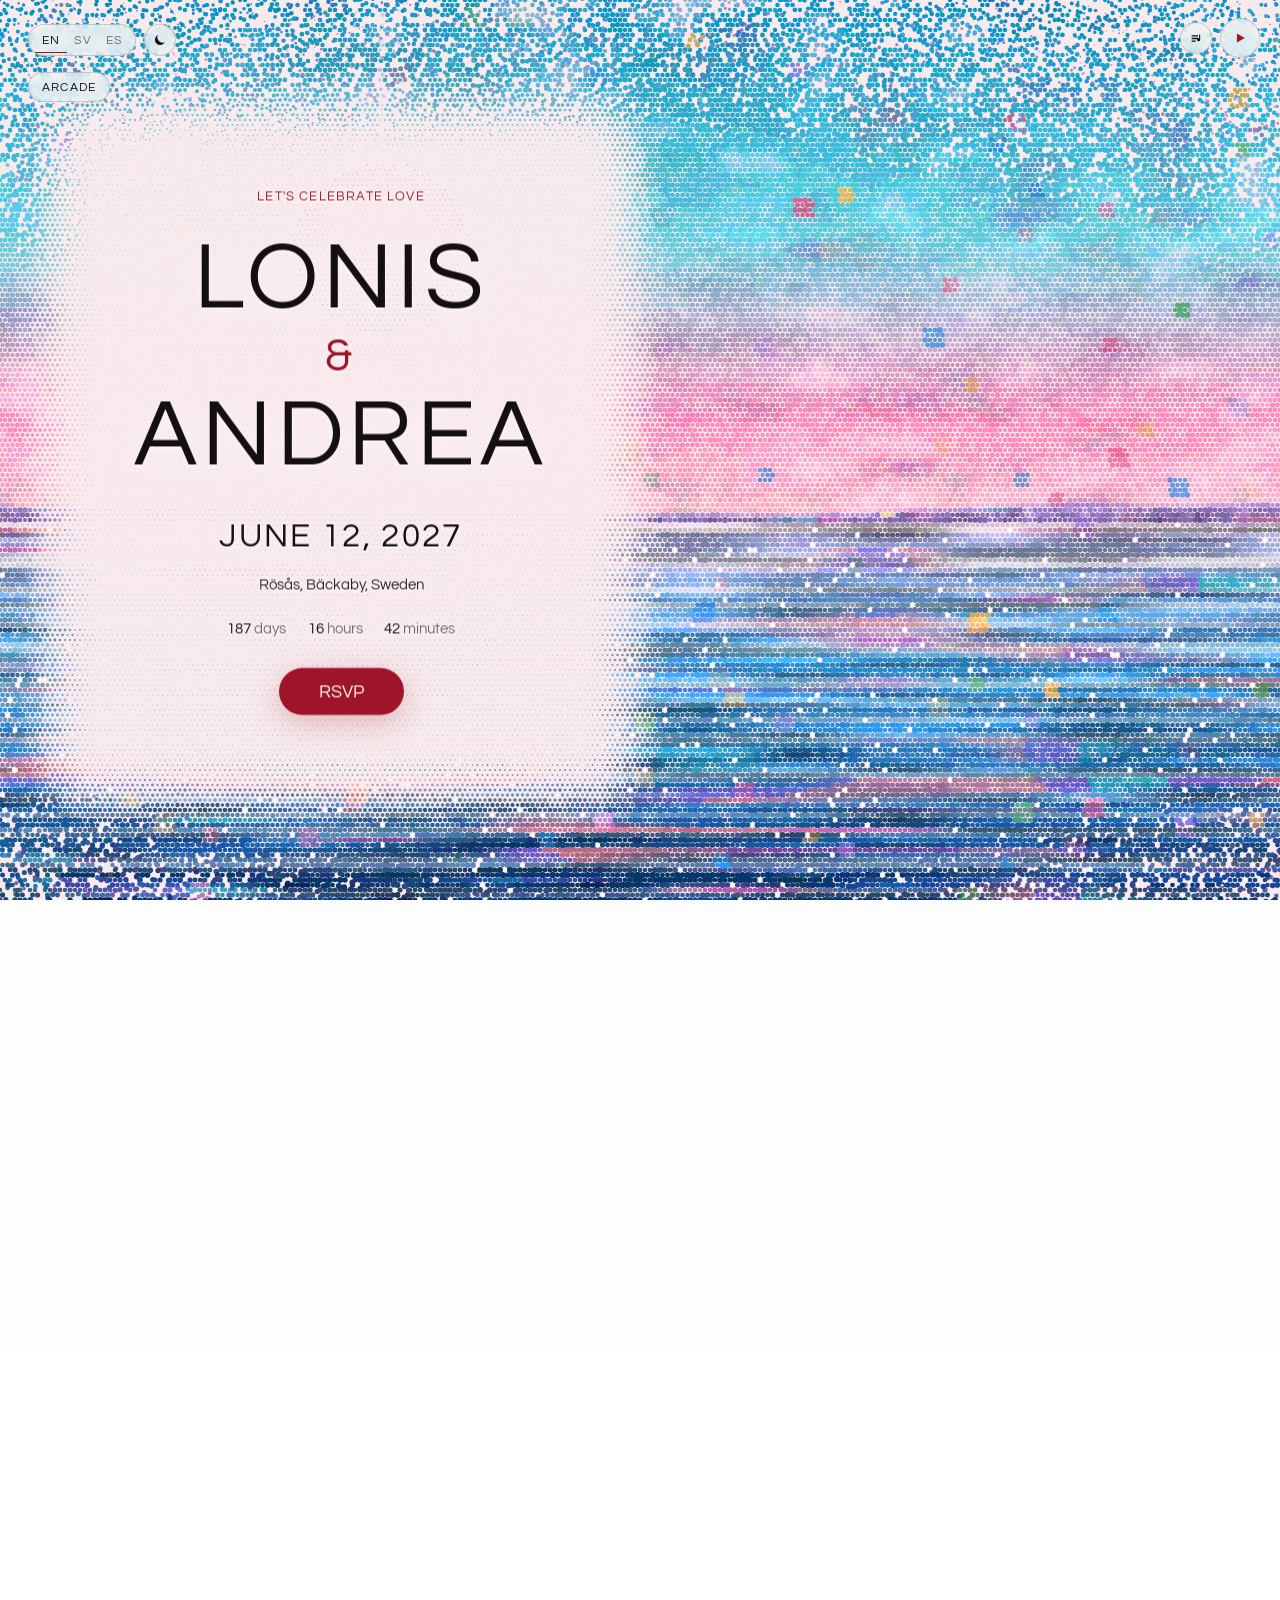
==== index.html @ fc8bfaf7 "Arcade pill under the languages" ====
<!doctype html>
<html lang="en">
<head>
<meta charset="utf-8">
<meta name="viewport" content="width=device-width, initial-scale=1">
<meta name="robots" content="noindex, nofollow">   <!-- unlisted: only people with the link find it -->
<title>Lonis &amp; Andrea — June 12, 2027</title>
<meta name="description" content="Lonis and Andrea are getting married on June 12, 2027 at Rösås, Bäckaby, Sweden.">
<meta property="og:title" content="Lonis &amp; Andrea — June 12, 2027">
<meta property="og:description" content="Rösås, Bäckaby. Come and celebrate with us.">
<!-- the picture shown when the link is shared (WhatsApp, iMessage, Instagram…) -->
<meta property="og:type" content="website">
<meta property="og:url" content="https://thebebs.com/">
<meta property="og:image" content="https://thebebs.com/og.jpg?v=2">
<meta property="og:image:width" content="1200">
<meta property="og:image:height" content="630">
<meta property="og:image:alt" content="Lonis and Andrea by the water, beside their names in a frame of roses, anthuriums, lilies, orchids and hanging amaranthus. June 12, 2027, Rösås, Bäckaby, Sweden">
<meta name="twitter:card" content="summary_large_image">
<link rel="preconnect" href="https://fonts.googleapis.com">
<link rel="preconnect" href="https://fonts.gstatic.com" crossorigin>
<link href="https://fonts.googleapis.com/css2?family=Questrial&display=swap" rel="stylesheet">
<link rel="icon" href="data:image/svg+xml,%3Csvg xmlns='http://www.w3.org/2000/svg' viewBox='0 0 32 32'%3E%3Crect width='32' height='32' fill='%230d0620'/%3E%3Ccircle cx='16' cy='16' r='7' fill='%238fd62f'/%3E%3C/svg%3E">
<script>
  /* light or dark: the guest's own choice if they've made one, otherwise their phone's setting (theme.js has the switch) */
  (function () {
    var t = null;
    try { t = localStorage.getItem('la-theme'); } catch (e) {}
    if (!t) t = window.matchMedia && matchMedia('(prefers-color-scheme: light)').matches ? 'light' : 'dark';
    if (t === 'light') document.documentElement.classList.add('light');
  })();
</script>
<link rel="stylesheet" href="style.css?v=153">
</head>
<body>

<canvas id="art" aria-hidden="true"></canvas>
<div class="grain" aria-hidden="true"></div>
<div class="vignette" aria-hidden="true"></div>

<!-- top left: the language switch (i18n.js), and light or dark beside it (theme.js) -->
<div class="corner">
  <nav class="lang" aria-label="Language">
    <button type="button" data-lang="en" lang="en" aria-label="English">EN</button>
    <button type="button" data-lang="sv" lang="sv" aria-label="Svenska">SV</button>
    <button type="button" data-lang="es" lang="es" aria-label="Español">ES</button>
  </nav>
  <!-- light or dark (theme.js): shows a moon in light mode and a sun in dark mode -->
  <button class="theme-btn" id="theme-btn" type="button" aria-label="Switch to light mode">
    <svg class="i-sun" viewBox="0 0 16 16" width="15" height="15" aria-hidden="true"><circle cx="8" cy="8" r="3.2" fill="currentColor"/><path d="M8 .9v2.2M8 12.9v2.2M.9 8h2.2M12.9 8h2.2M3 3l1.5 1.5M11.5 11.5L13 13M13 3l-1.5 1.5M4.5 11.5L3 13" stroke="currentColor" stroke-width="1.4" stroke-linecap="round"/></svg>
    <svg class="i-moon" viewBox="0 0 16 16" width="14" height="14" aria-hidden="true"><path d="M13.6 10.4A6 6 0 0 1 5.6 2.4a6 6 0 1 0 8 8z" fill="currentColor"/></svg>
  </button>
  <!-- and under them, the arcade (it lights up once all 15 photos are found, gallery.js) -->
  <span class="corner-br" aria-hidden="true"></span>
  <a class="arcade-pill" id="arcade-btn" href="arcade/" aria-label="The Bebs Arcade" data-i18n-attr="aria-label:arcade.label">Arcade</a>
</div>

<!-- Music: a play/pause button and a small list of songs to choose from. Plays through the
     official SoundCloud and Spotify players, which load only when someone reaches for the buttons. -->
<div class="music" id="music">
  <span class="music-tip" id="music-tip" role="status" aria-live="polite"></span>
  <button class="music-list" id="music-list" type="button" aria-label="Choose a song" data-i18n-attr="aria-label:music.choose"
          aria-haspopup="true" aria-expanded="false" aria-controls="music-menu">
    <svg viewBox="0 0 16 16" width="13" height="13" aria-hidden="true"><path d="M2 4h8v1.6H2zM2 7.2h8v1.6H2zM2 10.4h5v1.6H2zM12.5 3v6.6a1.9 1.9 0 1 1-1.3-1.8V3z" fill="currentColor"/></svg>
  </button>
  <button class="music-play" id="music-play" type="button" aria-pressed="false">
    <svg class="i-play"  viewBox="0 0 16 16" width="14" height="14" aria-hidden="true"><path d="M4.5 2.8l9 5.2-9 5.2z" fill="currentColor"/></svg>
    <svg class="i-pause" viewBox="0 0 16 16" width="14" height="14" aria-hidden="true"><path d="M4 3h3v10H4zM9 3h3v10H9z" fill="currentColor"/></svg>
  </button>
  <ul class="music-menu" id="music-menu" aria-label="Songs" data-i18n-attr="aria-label:music.songs" hidden></ul>
</div>

<!-- under the play button: the gallery (gallery.js; hidden for now, Andy 2026-10-21; the gallery is still
     reached by thebebs.com/gallery and the 📸 count) -->
<div class="side-stack">
  <button class="side-btn photos-btn" id="photos-btn" type="button" hidden aria-label="Gallery" data-i18n-attr="aria-label:gallery.title">
    <svg viewBox="0 0 20 20" width="17" height="17" aria-hidden="true"><path d="M3 6.5h3l1.4-2h5.2l1.4 2h3v9.5H3z" fill="none" stroke="currentColor" stroke-width="1.6" stroke-linejoin="round"/><circle cx="10" cy="11" r="3" fill="none" stroke="currentColor" stroke-width="1.6"/></svg>
  </button>
</div>

<div class="music-card" id="music-card">
  <div class="music-card-bar">
    <span class="music-card-hint" id="music-card-hint">Tap &#9654; to start</span>
    <button class="music-card-close" id="music-card-close" type="button" aria-label="Hide player" data-i18n-attr="aria-label:music.hide">&times;</button>
  </div>
  <div class="player-slot player-spotify"><div id="spotify"></div></div>
  <div class="player-slot player-soundcloud" id="soundcloud"></div>
</div>

<main>

  <section class="sec hero">
    <div class="inner">
      <p class="kicker" data-i18n="hero.kicker">Let's celebrate love</p>
      <h1><span class="n">Lonis</span> <span class="amp">&amp;</span> <span class="n">Andrea</span></h1>
      <p class="hero-date"><time datetime="2027-06-12" data-i18n="hero.date">June 12, 2027</time></p>
      <p class="hero-place" data-i18n="hero.place">Rösås, Bäckaby, Sweden</p>
      <p class="countdown" id="countdown" aria-live="off"></p>
      <button class="rsvp-open" type="button" aria-haspopup="dialog" aria-controls="rsvp" data-i18n="rsvp.button">RSVP</button>
    </div>
  </section>

  <section class="sec">
    <div class="inner">
      <!-- The full story by default; the button beside the heading trims it down one step at a time, then back to the full story -->
      <div class="head-row">
        <h2 data-i18n="story.title">The story of us</h2>
        <span class="nudge-wrap">
          <button class="story-next" id="story-next" type="button" aria-controls="story">TL;DR</button>
          <!-- a hand-drawn arrow and note pointing at the button, until it's been tapped (story.js) -->
          <span class="nudge" aria-hidden="true">
            <span class="nudge-text"><span class="nudge-click" data-i18n="story.nudgeClick">click me</span><span class="nudge-tap" data-i18n="story.nudgeTap">tap me</span></span>
            <svg viewBox="0 0 64 44" width="64" height="44"><path class="nudge-line" d="M58 6 C 44 2, 26 8, 16 30"/><path class="nudge-head" d="M9 22 L 16 31 L 25 25"/></svg>
          </span>
        </span>
      </div>
      <div class="story" id="story" aria-live="polite">
        <div class="story-v" data-v="0">
          <!-- a card with two sides (flip.js): the full story on the front; turn it over for two of their adventures -->
          <div class="face face-front">
            <p data-i18n-html="story.long.1">How does a tech nerd from Sweden meet a baddie from Honduras? On Roatán, a tiny island in the Caribbean, of course, where the two of them were building a brand-new free city from scratch.</p>
            <p data-i18n-html="story.long.2">Andrea had been praying for her person every single day, with a list so long and so specific that she sometimes wondered if she was being a little delusional. Lonis, meanwhile, had just moved to an island full of libertarians, not exactly famous for its dating scene, and had quietly made peace with his bloodline ending right there. Then they met. She’d been hustling God every day, and he just got lucky. For the record, she wasn’t delusional at all: every box was checked, curly hair included.</p>
            <p data-i18n-html="story.long.3">They went from building a free city to building a life and a family. They’ve chased adventures all over the world since, but the best one is still the everyday one, together. Today they live in San Francisco, where Lonis runs an AI investment fund and is having so much fun doing it. Both of them have always been deeply AI and tech-pilled, so the city fits them well, for now. Ask them about it at the wedding. Or don’t, if you want to make it to the dance floor.</p>
            <p data-i18n-html="story.long.4">They can’t wait to celebrate with you!</p>
            <div class="peek" aria-hidden="true"></div>
          </div>
          <div class="face face-back" hidden>
            <div class="polaroids">
              <figure data-scene="0.3" class="polaroid polaroid-land"><img data-photo="prague" alt="Lonis and Andrea by the river in Prague" data-i18n-attr="alt:story.pragueAlt"><figcaption data-i18n="story.tagPrague">Prague</figcaption></figure>
              <figure data-scene="0.5" class="polaroid polaroid-land"><img data-photo="atitlan" alt="Lonis and Andrea hugging above Lake Atitlán" data-i18n-attr="alt:story.atitlanAlt"><figcaption data-i18n="story.tagAtitlan">Lake Atitlán</figcaption></figure>
              <figure data-scene="0.7" class="polaroid polaroid-land"><img data-photo="telaviv" alt="Lonis and Andrea in Tel Aviv at golden hour" data-i18n-attr="alt:story.telavivAlt"><figcaption data-i18n="story.tagTelaviv">Tel Aviv</figcaption></figure>
              <figure data-scene="0.86" class="polaroid polaroid-land"><img data-photo="tallinn" alt="Lonis and Andrea in front of a cathedral in Tallinn" data-i18n-attr="alt:story.tallinnAlt"><figcaption data-i18n="story.tagTallinn">Tallinn</figcaption></figure>
            </div>
            <p class="face-line" data-i18n="story.adventures">Adventures all around. The best one is still the everyday one, together.</p>
          </div>
          <button class="turn" type="button" aria-pressed="false">
            <span class="turn-hint" aria-hidden="true"><span data-i18n="story.turnHint">psst, turn the page</span><svg viewBox="0 0 64 44" width="64" height="44"><path class="th-line" d="M6 38 C 20 42, 38 36, 48 14"/><path class="th-head" d="M39 19 L 48 13 L 55 22"/></svg></span>
            <span class="turn-label visually-hidden" data-i18n="story.turnOver">Turn over</span>
          </button>
        </div>
        <div class="story-v" data-v="1" hidden>
          <!-- a card with two sides (flip.js): the TL;DR on the front; turn it over for the two of them as toddlers -->
          <div class="face face-front">
            <p data-i18n-html="story.tldr.1">A Swedish tech nerd, a Honduran baddie, and a libertarian island with questionable dating prospects.</p>
            <p data-i18n-html="story.tldr.2">Andrea had been asking God for her dream man; Lonis had accepted that his bloodline was ending. Then they met. She got her prayers answered, he got lucky, and his curly hair sealed the deal.</p>
            <p data-i18n-html="story.tldr.3">They went from building a free city to building a life and a family, and their favorite adventure is still the everyday one, together. Now they’re in San Francisco, happily AI-pilled and dreaming up what’s next.</p>
            <p data-i18n-html="story.tldr.4">They can’t wait to celebrate with you! <span class="emoji">❤️</span></p>
            <div class="peek" aria-hidden="true"></div>
          </div>
          <div class="face face-back" hidden>
            <div class="polaroids">
              <figure data-scene="0.4" class="polaroid"><img data-photo="lonisKid" alt="Lonis as a toddler in Sweden" data-i18n-attr="alt:story.lonisKidAlt"></figure>
              <figure data-scene="0.62" class="polaroid"><img data-photo="andreaKid" alt="Andrea as a toddler in Honduras" data-i18n-attr="alt:story.andreaKidAlt"></figure>
            </div>
            <p class="face-line" data-i18n="story.babies">Lonis has been serving since the day he was born. Andrea has been rocking crop tops and low-rise before she could walk. Somehow, these two found each other, and now they’re building a life together.</p>
          </div>
          <button class="turn" type="button" aria-pressed="false">
            <span class="turn-hint" aria-hidden="true"><span data-i18n="story.turnHint">psst, turn the page</span><svg viewBox="0 0 64 44" width="64" height="44"><path class="th-line" d="M6 38 C 20 42, 38 36, 48 14"/><path class="th-head" d="M39 19 L 48 13 L 55 22"/></svg></span>
            <span class="turn-label visually-hidden" data-i18n="story.turnOver">Turn over</span>
          </button>
        </div>
        <div class="story-v" data-v="2" hidden>
          <!-- a card with two sides (flip.js): the one-liner on the front; turn it over for the proof -->
          <div class="face face-front">
            <p class="story-short" data-i18n-html="story.short">Libertarian island. Zero women. One baddie. Bloodline saved. <span class="emoji">❤️</span></p>
            <div class="peek" aria-hidden="true"></div>
          </div>
          <div class="face face-back" hidden>
            <div class="polaroids">
              <figure data-scene="0.96" class="polaroid polaroid-land"><img data-photo="bloodline" class="pin-bottom" alt="Lonis and Andrea upside down in a mirror room full of glowing coloured dots" data-i18n-attr="alt:story.bloodlineAlt"></figure>
              <figure data-scene="0.45" class="polaroid polaroid-land"><img data-photo="gondola" alt="Lonis and Andrea high up in a gondola above the forest and the sea" data-i18n-attr="alt:story.gondolaAlt"></figure>
            </div>
            <p class="face-line" data-i18n="story.upsideDown">Head over heels, in every sense.</p>
          </div>
          <button class="turn" type="button" aria-pressed="false">
            <span class="turn-hint" aria-hidden="true"><span data-i18n="story.turnHint">psst, turn the page</span><svg viewBox="0 0 64 44" width="64" height="44"><path class="th-line" d="M6 38 C 20 42, 38 36, 48 14"/><path class="th-head" d="M39 19 L 48 13 L 55 22"/></svg></span>
            <span class="turn-label visually-hidden" data-i18n="story.turnOver">Turn over</span>
          </button>
        </div>
        <div class="story-v" data-v="3" hidden>
          <!-- a card with two sides (flip.js): the one-liner on the front; turn it over for the two of them on Roatán -->
          <div class="face face-front">
            <p class="story-emoji" aria-label="Sweden, a tech nerd and a laptop, plus Honduras and a manicure, plus an island, equals a ring" data-i18n-attr="aria-label:story.emojiLabel"><span class="emoji">🇸🇪🤓💻</span> + <span class="emoji">🇭🇳💅</span> + <span class="emoji">🏝️</span> = <span class="emoji">💍</span></p>
            <div class="peek" aria-hidden="true"></div>
          </div>
          <div class="face face-back" hidden>
            <figure data-scene="0.78" class="polaroid polaroid-wide"><img data-photo="roatan" alt="Lonis and Andrea looking out over the sea on Roatán" data-i18n-attr="alt:story.roatanAlt"></figure>
            <p class="face-line" data-i18n="story.emojiCaption">A picture is worth a thousand words, I guess.</p>
          </div>
          <button class="turn" type="button" aria-pressed="false">
            <span class="turn-hint" aria-hidden="true"><span data-i18n="story.turnHint">psst, turn the page</span><svg viewBox="0 0 64 44" width="64" height="44"><path class="th-line" d="M6 38 C 20 42, 38 36, 48 14"/><path class="th-head" d="M39 19 L 48 13 L 55 22"/></svg></span>
            <span class="turn-label visually-hidden" data-i18n="story.turnOver">Turn over</span>
          </button>
        </div>
      </div>

    </div>
  </section>

  <section class="sec">
    <div class="inner">
      <div class="head-row">
        <h2 data-i18n="day.title">Rösås, Bäckaby</h2>
        <a class="pill" href="https://www.google.com/maps/search/?api=1&amp;query=R%C3%B6s%C3%A5s%20B%C3%A4ckaby" rel="noopener" target="_blank" data-i18n="day.maps">Open in maps</a>
      </div>
      <!-- a card with two sides (flip.js): the day on the front; turn it over for Rösås in summer and
           in the snow (two films, one under the other), then the bridge over the pond and a borrowed dog -->
      <div class="flip-card" data-card="rosas">
        <div class="face face-front">
          <p data-i18n="day.intro">Lonis’s favorite place from childhood, in their favorite sunny season. In June the Swedish sun barely sets, so expect a long, golden evening in the countryside with the people they love most.</p>

          <dl class="facts">
            <div><dt data-i18n="day.when">When</dt><dd><span class="line" data-i18n="day.whenValue">Saturday, June 12, 2027</span><span class="line note" data-i18n="day.whenTime">Time to be announced</span></dd></div>
            <div><dt data-i18n="day.where">Where</dt><dd data-i18n="day.whereValue">Rösås, Bäckaby, Sweden</dd></div>
            <div><dt data-i18n="day.dress">Dress</dt><dd><span class="line" data-i18n="day.dressValue">Summer formal</span><span class="line note" data-i18n="day.dressNote">Heels are welcome, but the celebration will most likely be outdoors (weather permitting), so bring shoes that can handle grass and dancing.</span></dd></div>
            <div><dt data-i18n="day.honduras">Honduras</dt><dd data-i18n="day.hondurasValue">A celebration in Honduras is coming too. Details to be announced.</dd></div>
          </dl>
          <div class="peek" aria-hidden="true"></div>
        </div>
        <div class="face face-back" hidden>
          <figure data-scene="0.66" class="polaroid polaroid-wide"><video muted loop playsinline preload="none" poster="rosas.jpg" aria-label="A red Swedish house on a hill above a meadow of clover in summer" data-i18n-attr="aria-label:day.filmAlt"><source src="rosas.mp4" type="video/mp4"></video></figure>
          <figure data-scene="0.92" class="polaroid polaroid-wide"><video muted loop playsinline preload="none" poster="rosas-winter.jpg" aria-label="Two people walking up a snowy road towards the red house and a big bare oak in winter" data-i18n-attr="aria-label:day.winterAlt"><source src="rosas-winter.mp4" type="video/mp4"></video></figure>
          <div class="polaroids">
            <figure data-scene="0.5" class="polaroid polaroid-land"><img data-photo="rosasBridge" alt="A little wooden bridge over a pond with water lilies, among green trees" data-i18n-attr="alt:day.bridgeAlt"></figure>
            <figure data-scene="0.36" class="polaroid polaroid-land"><img data-photo="rosasDog" alt="Andrea and Lonis in the sun with a big fluffy dog" data-i18n-attr="alt:day.dogAlt"></figure>
          </div>
        </div>
        <button class="turn" type="button" aria-pressed="false">
          <span class="turn-hint" aria-hidden="true"><span data-i18n="story.turnHint">psst, turn the page</span><svg viewBox="0 0 64 44" width="64" height="44"><path class="th-line" d="M6 38 C 20 42, 38 36, 48 14"/><path class="th-head" d="M39 19 L 48 13 L 55 22"/></svg></span>
          <span class="turn-label visually-hidden" data-i18n="story.turnOver">Turn over</span>
        </button>
      </div>
    </div>
  </section>

  <section class="sec">
    <div class="inner">
      <div class="head-row">
        <h2 data-i18n="schedule.title">The weekend</h2>
        <details class="cal">
          <summary class="pill" data-i18n="schedule.calendar">Add to calendar</summary>
          <div class="cal-menu">
            <!-- each one adds all three days; calendar.js fills in Google's link (it needs the site's own address) -->
            <a class="cal-google" href="https://calendar.google.com/calendar/r" target="_blank" rel="noopener" data-i18n="cal.google">Google Calendar</a>
            <a href="wedding.ics" data-i18n="cal.apple">Apple Calendar</a>
            <a href="wedding.ics" download="lonis-andrea-weekend.ics" data-i18n="cal.outlook">Outlook</a>
          </div>
        </details>
      </div>

      <!-- a card with two sides (flip.js): the three days on the front; turn it over for Sunday,
           a little film of the football and the jetty at the lake in Ramkvilla -->
      <div class="flip-card" data-card="weekend">
        <div class="face face-front">
          <ol class="schedule">
            <li><span class="time" data-i18n="schedule.1.day">Fri 11</span><span class="what" data-i18n-html="schedule.1"><em>Welcome dinner</em><br>A barbecue to kick things off.</span></li>
            <li><span class="time" data-i18n="schedule.2.day">Sat 12</span><span class="what" data-i18n-html="schedule.2"><em>The wedding</em><br>Ceremony, dinner, and dancing until the light goes out (or doesn’t).</span></li>
            <li><span class="time" data-i18n="schedule.3.day">Sun 13</span><span class="what" data-i18n-html="schedule.3"><em>Brunch, swim &amp; football</em><br>Brunch, a swim in the lake at Ramkvilla, and evening football, a Lonis and Andrea tradition.</span></li>
          </ol>
          <div class="peek" aria-hidden="true"></div>
        </div>
        <div class="face face-back" hidden>
          <div class="polaroids">
            <figure data-scene="0.72" class="polaroid polaroid-tall"><video muted loop playsinline preload="none" poster="football.jpg" aria-label="Lonis, Andrea and friends playing football on a pitch at sunset" data-i18n-attr="aria-label:schedule.footballAlt"><source src="football.mp4" type="video/mp4"></video></figure>
            <figure data-scene="0.4" class="polaroid"><img data-photo="ramkvilla" alt="Lonis on a wooden jetty at a forest lake, with a little dog" data-i18n-attr="alt:schedule.swimAlt"></figure>
          </div>
        </div>
        <button class="turn" type="button" aria-pressed="false">
          <span class="turn-hint" aria-hidden="true"><span data-i18n="story.turnHint">psst, turn the page</span><svg viewBox="0 0 64 44" width="64" height="44"><path class="th-line" d="M6 38 C 20 42, 38 36, 48 14"/><path class="th-head" d="M39 19 L 48 13 L 55 22"/></svg></span>
          <span class="turn-label visually-hidden" data-i18n="story.turnOver">Turn over</span>
        </button>
      </div>
    </div>
  </section>

  <!-- Travel times checked on Google Maps (driving from Bäckaby) and on train planners, Oct 2026 -->
  <section class="sec">
    <div class="inner">
      <h2 data-i18n="travel.title">Getting there</h2>
      <p data-i18n="travel.intro">Rösås is near Bäckaby, deep in the countryside, about half an hour south of Vetlanda. It’s wonderfully in the middle of nowhere, so on the wedding day we’ll arrange transportation from Vetlanda. Details to come.</p>

      <!-- three groups that open and close; all closed to start with -->
      <div class="accordion">
        <details class="acc">
          <summary data-i18n="travel.america">International</summary>
          <dl class="facts">
            <div><dt data-i18n="travel.americaAir">By air</dt><dd data-i18n="travel.americaAirValue">Fly into Copenhagen, usually the easiest, or Stockholm.</dd></div>
            <div><dt data-i18n="travel.americaTrain">By train</dt><dd><span class="line" data-i18n-html="travel.americaTrainCph"><span class="lead">From Copenhagen:</span> A direct train from the airport reaches Växjö in about 2½ hours, and from there it’s about 50 minutes by car. You can also ride all the way to Vetlanda with a change in Nässjö, but the last leg only runs a few times a day.</span><span class="line gap" data-i18n-html="travel.americaTrainSthlm"><span class="lead">From Stockholm:</span> Direct trains from Stockholm Central to Nässjö run about every hour and take around 3 hours. From there, hop on the local Krösatåg to Vetlanda (about 30 minutes), then it’s about half an hour by car. Landing at Arlanda? Take the Arlanda Express into Stockholm Central first.</span><span class="line note" data-i18n-html="travel.americaTrainNote">Download the <a href="https://www.sj.se/en" target="_blank" rel="noopener">SJ app</a> to check times and buy tickets for every leg, including the local trains.</span></dd></div>
            <div><dt data-i18n="travel.americaCar">By car</dt><dd data-i18n="travel.americaCarValue">About 3½ hours from Copenhagen Airport, or 4½ from Stockholm.</dd></div>
          </dl>
        </details>
        <details class="acc">
          <summary data-i18n="travel.sweden">Locals</summary>
          <dl class="facts">
            <div><dt data-i18n="travel.swedenAir">By air</dt><dd data-i18n="travel.swedenAirValue">The closest airports are Växjö, about 50 minutes away, and Jönköping, about 1 hour 20.</dd></div>
            <div><dt data-i18n="travel.swedenTrain">By train</dt><dd data-i18n="travel.swedenTrainValue">From Stockholm, take the train to Nässjö, then the local Krösatåg to Vetlanda, about 30 minutes.</dd></div>
            <div><dt data-i18n="travel.swedenCar">By car</dt><dd data-i18n="travel.swedenCarValue">About 3 hours from Gothenburg or Malmö, and 4½ from Stockholm.</dd></div>
          </dl>
        </details>
        <details class="acc">
          <summary data-i18n="travel.stay">Places to stay</summary>
          <!-- where to stay: each name is its link; prices are approximate -->
          <div class="stays">
            <p data-i18n="stay.intro">Most stays are a 30–45 minute drive, and rooms nearby are limited, so we recommend booking early. Prices are rough starting rates per night for two; June may be a little higher.</p>
            <p class="stay-group" data-i18n-html="stay.close">Close &amp; easy · Vetlanda (about 30 min)</p>
            <div class="stay">
              <p class="stay-name"><a href="https://www.ca.kayak.com/Vetlanda-Hotels-Kvarndammens-Bed-Breakfast.2063987.ksp" target="_blank" rel="noopener">KvarnDammens Bed &amp; Breakfast</a></p>
              <p class="stay-text" data-i18n="stay.close1">A cozy guesthouse near the town center, loved for its breakfast.</p>
              <p class="stay-price" data-i18n="stay.close1Price">From about $75 · 9.1/10</p>
            </div>
            <div class="stay">
              <p class="stay-name"><a href="https://maps.google.com/?cid=4459178701799087742" target="_blank" rel="noopener">Centralhotellet</a></p>
              <p class="stay-text" data-i18n="stay.close2">Right across from the train station, with breakfast and a sauna.</p>
              <p class="stay-price" data-i18n="stay.close2Price">From about $165 · 7.7/10</p>
            </div>
            <div class="stay">
              <p class="stay-name"><a href="https://www.bestwestern.com/en_US/book/hotel-details.88132.html" target="_blank" rel="noopener">Best Western Vetlanda Stadshotell</a></p>
              <p class="stay-text" data-i18n="stay.close3">A classic hotel on the town square, breakfast included.</p>
              <p class="stay-price" data-i18n="stay.close3Price">From about $170 · 7.7/10</p>
            </div>
            <p class="stay-group" data-i18n-html="stay.special">Special stays · Worth the drive</p>
            <div class="stay">
              <p class="stay-name"><a href="https://traktforesthotel.com" target="_blank" rel="noopener">Trakt Forest Hotel · Holsbybrunn <span data-i18n="stay.about45">(about 45 min)</span></a></p>
              <p class="stay-text" data-i18n="stay.special1">Architect-designed forest suites on stilts with a skylight over the bed, a forest spa and a farm-to-table restaurant.</p>
              <p class="stay-price" data-i18n="stay.special1Price">Rooms from about $200 · Forest suites about $760, breakfast included · 4.9/5</p>
            </div>
            <div class="stay">
              <p class="stay-name"><a href="https://www.wallby.se" target="_blank" rel="noopener">Wallby Säteri · Skirö <span data-i18n="stay.about45">(about 45 min)</span></a></p>
              <p class="stay-text" data-i18n="stay.special2">A lakeside manor farm with red cottages, a wood-fired sauna, boats and home-cooked dinners.</p>
              <p class="stay-price" data-i18n="stay.special2Price">Rooms about $240–270 · Cottages about $340–380, breakfast included · 4.7/5</p>
            </div>
            <div class="stay">
              <p class="stay-name"><a href="https://www.asaherrgard.se" target="_blank" rel="noopener">Asa Herrgård · <span data-i18n="stay.near">Near</span> Lammhult <span data-i18n="stay.about35">(about 35 min)</span></a></p>
              <p class="stay-text" data-i18n="stay.special3">A 1700s manor on a lake, in an official quiet zone, with a sauna and hot tub.</p>
              <p class="stay-price" data-i18n="stay.special3Price">From about $165 per person, with breakfast, sauna and hot tub · 4.5/5</p>
            </div>
            <p class="stay-group" data-i18n-html="stay.value">Good value · Great for groups</p>
            <div class="stay">
              <p class="stay-name"><a href="https://adelforshotell.nu" target="_blank" rel="noopener">Ädelfors Hotell · Holsbybrunn <span data-i18n="stay.about35">(about 35 min)</span></a></p>
              <p class="stay-text" data-i18n="stay.value1">A calm, simple forest hotel with 55 rooms and a restaurant. Easy for groups.</p>
              <p class="stay-price" data-i18n="stay.value1Price">From about $110</p>
            </div>
            <p class="stay-group" data-i18n-html="stay.cabins">Cabins &amp; holiday homes</p>
            <div class="stay">
              <p class="stay-name"><a href="https://www.hemmafranhemma.com" target="_blank" rel="noopener">Hemma från Hemma · Kvillsfors <span data-i18n="stay.about45">(about 45 min)</span></a></p>
              <p class="stay-text" data-i18n="stay.cabins1">A cabin for four or a glamping tipi for two, both with a sauna.</p>
              <p class="stay-price" data-i18n="stay.cabins1Price">Glamping from about $80 · Cabin from about $105 · 4.9/5</p>
            </div>
            <div class="stay">
              <p class="stay-name"><a href="https://www.airbnb.com/rooms/12937547" target="_blank" rel="noopener"><span data-i18n="stay.cabins2Name">Lakeside cottage in Ramkvilla</span> (Airbnb)</a></p>
              <p class="stay-text" data-i18n="stay.cabins2">A cottage for four by Lake Klockesjön, close to Sunday’s swim.</p>
              <p class="stay-price" data-i18n="stay.cabins2Price">4.78/5 · Superhost</p>
            </div>
            <p class="stay-more"><a href="https://www.airbnb.com/s/Vetlanda--Sweden/homes" target="_blank" rel="noopener" data-i18n="stay.more">More cabins nearby</a></p>
          </div>
        </details>
      </div>
    </div>
  </section>

  <section class="sec">
    <!-- easter egg: the two of us dancing in dots, while the moon is a disco ball (dance.js) -->
    <canvas class="dance" aria-hidden="true"></canvas>
    <div class="inner">
      <h2 data-i18n="rsvp.title">Are you in?</h2>
      <p data-i18n-html="rsvp.by">Let us know by <em>April 30, 2027</em> if you can make it.</p>
      <!-- live head count from the RSVP sheet (form.js) -->
      <p class="headcount" aria-live="polite" hidden><span class="hc-dot" aria-hidden="true"></span><span class="hc-text"></span></p>
      <button class="rsvp-open" type="button" aria-haspopup="dialog" aria-controls="rsvp" data-i18n="rsvp.button">RSVP</button>
      <p class="gifts" data-i18n-html="rsvp.gifts"><em>btw,</em> your presence is all the present we could ask for. We feel incredibly grateful that you’re making the journey to Sweden to celebrate with us, so please know that no gifts are expected.</p>
    </div>
  </section>

</main>

<!-- The RSVP opens as a card on top of the page -->
<dialog class="rsvp-card" id="rsvp" aria-labelledby="rsvp-title">
  <div class="rsvp-body">
    <button class="rsvp-close" type="button" aria-label="Close" data-i18n-attr="aria-label:form.close">&times;</button>
    <p class="kicker" data-i18n="form.kicker">RSVP</p>
    <h2 id="rsvp-title" data-i18n="rsvp.title">Are you in?</h2>

    <form class="contact" name="rsvp" method="POST">
      <input type="hidden" name="language" value="en">
      <p class="bot-field"><label>Leave this empty <input name="bot-field" tabindex="-1" autocomplete="off"></label></p>

      <div class="row">
        <label class="field">
          <span data-i18n="form.name">Name</span>
          <input type="text" name="name" autocomplete="name" required>
        </label>
        <label class="field">
          <span data-i18n="form.email">Email</span>
          <input type="email" name="email" autocomplete="email" required>
        </label>
      </div>

      <div class="row">
        <label class="field">
          <span data-i18n="form.attending">Can you make it?</span>
          <select name="attending" required>
            <option value="" data-i18n="form.choose">Choose…</option>
            <option value="yes" data-i18n="form.yes">Yes, wouldn't miss it</option>
            <option value="no" data-i18n="form.no">Sadly not</option>
          </select>
        </label>
        <label class="field">
          <span data-i18n="form.guests">How many of you?</span>
          <input type="number" name="guests" min="1" max="10" value="1">
        </label>
      </div>

      <label class="field">
        <span data-i18n="form.dietary">Anything you can't eat?</span>
        <input type="text" name="dietary" placeholder="Allergies, vegetarian, the lot" data-i18n-attr="placeholder:form.dietaryHint">
      </label>

      <label class="field">
        <span data-i18n="form.song">A song that will get you dancing</span>
        <input type="text" name="song">
      </label>

      <label class="field">
        <span data-i18n="form.else">Anything else</span>
        <textarea name="message" rows="3"></textarea>
      </label>

      <button type="submit" data-i18n="form.send">Send it</button>
      <p class="form-status" role="status" aria-live="polite"></p>
      <p class="form-again" data-i18n="form.again">Already answered? Send it again with the same email, and we’ll use your latest answer.</p>
    </form>

    <!-- coming back after answering (form.js remembers the answer on this device): change it -->
    <div class="rsvp-mine" hidden>
      <h2 class="done-title mine-yes" data-i18n="mine.yesTitle">You’re coming ✓</h2>
      <h2 class="done-title mine-no" data-i18n="mine.noTitle">You said you can’t make it</h2>
      <p class="done-text mine-who"></p>
      <div class="mine-actions">
        <button class="mine-btn mine-yes mine-change" type="button" data-i18n="mine.change">Change my details</button>
        <button class="mine-btn mine-quiet mine-yes mine-cancel" type="button" data-i18n="mine.cancel">I can’t make it anymore</button>
        <button class="mine-btn mine-no mine-come" type="button" data-i18n="mine.come">Actually, I can come!</button>
      </div>
      <details class="cal cal-yes mine-yes">
        <summary class="pill cal-pill">
          <svg viewBox="0 0 20 20" width="17" height="17" aria-hidden="true"><rect x="2.5" y="4" width="15" height="13.5" rx="3" fill="none" stroke="currentColor" stroke-width="1.6"/><path d="M2.5 8.2h15M6.5 2.5v3M13.5 2.5v3" stroke="currentColor" stroke-width="1.6" stroke-linecap="round"/><path d="M10 15.4s-3-1.8-3-3.6c0-.9.7-1.6 1.5-1.6.6 0 1.1.3 1.5.9.4-.6.9-.9 1.5-.9.8 0 1.5.7 1.5 1.6 0 1.8-3 3.6-3 3.6z" fill="currentColor"/></svg>
          <span data-i18n="schedule.calendar">Add to calendar</span>
        </summary>
        <div class="cal-menu">
          <a class="cal-google" href="https://calendar.google.com/calendar/r" target="_blank" rel="noopener" data-i18n="cal.google">Google Calendar</a>
          <a href="wedding.ics" data-i18n="cal.apple">Apple Calendar</a>
          <a href="wedding.ics" download="lonis-andrea-weekend.ics" data-i18n="cal.outlook">Outlook</a>
        </div>
      </details>
      <div class="mine-sure" hidden>
        <p class="done-note" data-i18n="mine.sure">Sure? We’ll miss you.</p>
        <div class="mine-actions">
          <button class="mine-btn mine-cancel-yes" type="button" data-i18n="mine.yesCancel">Yes, cancel</button>
          <button class="mine-btn mine-quiet mine-cancel-no" type="button" data-i18n="mine.keep">Keep me in</button>
        </div>
      </div>
      <p class="form-status mine-status" role="status" aria-live="polite"></p>
    </div>

    <!-- after sending (form.js): a little party for a yes, a soft landing for a no -->
    <div class="rsvp-done rsvp-yes" hidden>
      <canvas class="party" aria-hidden="true"></canvas>
      <h2 class="done-title" data-i18n="done.yesTitle">Woohoo!</h2>
      <p class="done-text" data-i18n="done.yesText">See you on June 12 ❤️</p>
      <!-- add the weekend to your calendar, right after saying yes (the same three days as beside The Weekend) -->
      <details class="cal cal-yes">
        <summary class="pill cal-pill">
          <svg viewBox="0 0 20 20" width="17" height="17" aria-hidden="true"><rect x="2.5" y="4" width="15" height="13.5" rx="3" fill="none" stroke="currentColor" stroke-width="1.6"/><path d="M2.5 8.2h15M6.5 2.5v3M13.5 2.5v3" stroke="currentColor" stroke-width="1.6" stroke-linecap="round"/><path d="M10 15.4s-3-1.8-3-3.6c0-.9.7-1.6 1.5-1.6.6 0 1.1.3 1.5.9.4-.6.9-.9 1.5-.9.8 0 1.5.7 1.5 1.6 0 1.8-3 3.6-3 3.6z" fill="currentColor"/></svg>
          <span data-i18n="schedule.calendar">Add to calendar</span>
        </summary>
        <div class="cal-menu">
          <a class="cal-google" href="https://calendar.google.com/calendar/r" target="_blank" rel="noopener" data-i18n="cal.google">Google Calendar</a>
          <a href="wedding.ics" data-i18n="cal.apple">Apple Calendar</a>
          <a href="wedding.ics" download="lonis-andrea-weekend.ics" data-i18n="cal.outlook">Outlook</a>
        </div>
      </details>
      <p class="done-note" data-i18n="done.yesNote">Stay tuned for updates by email or text</p>
    </div>
    <div class="rsvp-done rsvp-no" hidden>
      <canvas class="sad" aria-hidden="true"></canvas>
      <h2 class="done-title" data-i18n="done.noTitle">We’re fine. Totally fine.</h2>
      <p class="done-text" data-i18n="done.noText">We’ll dance one for you ❤️</p>
    </div>
  </div>
</dialog>


<!-- a photo or film from the back of a card, big (lightbox.js) -->
<dialog class="lightbox" aria-label="Photo" data-i18n-attr="aria-label:lb.title">
  <button class="lb-close" type="button" aria-label="Close" data-i18n-attr="aria-label:form.close">&times;</button>
  <figure class="polaroid lb-photo"></figure>
</dialog>

<!-- every photo and film, as polaroids floating over the landscape (gallery.js). thebebs.com/gallery opens it. -->
<dialog class="gallery" aria-labelledby="gallery-title">
  <div class="g-inner"></div>
</dialog>

<script src="i18n.js?v=41"></script>
<script src="theme.js?v=1"></script>
<script src="photo.js?v=1"></script>
<script src="photo-light.js?v=4"></script>
<script src="art.js?v=117"></script>
<script src="track.js?v=4"></script>
<script src="form.js?v=14"></script>
<script src="countdown.js?v=3"></script>
<script src="story.js?v=8"></script>
<script src="storyphotos.js?v=7"></script>
<script src="flip.js?v=12"></script>
<script src="lightbox.js?v=8"></script>
<script src="gallery.js?v=10"></script>
<script src="calendar.js?v=4"></script>
<script src="layout.js?v=5"></script>
<script src="dancephoto.js?v=3"></script>
<script src="sadphoto.js?v=2"></script>
<script src="partyphoto.js?v=5"></script>
<script src="dance.js?v=29"></script>
<script src="music.js?v=18"></script>
</body>
</html>
---- style.css ----
:root{
  --ink: #f6f1ff;
  --ink-dim: #a08fc8;
  --accent: #8fd62f;   /* lime, from the coral tips */
  --warm:   #ff7c1a;   /* hot orange, from the ring */
  --bg: #0d0620;       /* deep violet, from the ground */
  --text: #ddd4f0;     /* everything you read */
  --on-accent: #15240a;       /* writing on a lime button */
  --accent-hover: #a3e64a;
  --shade-rgb: 9,4,22;        /* the soft dark behind letters, so they read over the dots */
  --chip-rgb: 28,14,58;       /* the backing of small buttons */
  --line-rgb: 160,143,200;    /* thin lines and button edges */
  --accent-rgb: 143,214,47;
  --warm-rgb: 255,124,26;
  --hover-rgb: 40,22,80;
  --hover2-rgb: 60,34,110;
  --panel-rgb: 19,9,42;       /* the RSVP card and the little menus */
  --focus-rgb: 34,18,70;
  --outline-rgb: 13,6,32;     /* the thin outline on the names */

  /* the type scale: apart from the headings, the hero and the story's short
     versions, every piece of text uses one of these two sizes */
  --fs-body: clamp(17px, 1.55vw, 21px);   /* reading text: paragraphs and both lists */
  --fs-ui:   clamp(14px, 1.2vw, 17px);    /* labels, buttons, small print */

  /* Questrial is a single-weight face — there is no bold. Emphasis is done
     with size, letter-spacing and colour instead. If you ever want real bold
     headlines, swap this line for one of:
       'Quicksand'  — rounder, 300-700            'Nunito'   — soft, 200-1000
       'Comfortaa'  — very round, 300-700         'Poppins'  — geometric, 100-900
     and update the <link> in index.html to match. */
  --font: "Questrial", ui-rounded, "Avenir Next", system-ui, sans-serif;
}

*{ box-sizing: border-box; }

html{ scroll-behavior: smooth; }

body{
  margin:0;
  background: var(--bg);
  color: var(--ink);
  font-family: var(--font);
  -webkit-font-smoothing: antialiased;
  overflow-x: hidden;
}

/* ---------- the art layer ---------- */

#art{
  position: fixed;
  inset: 0;
  width: 100vw;
  height: 100vh;
  z-index: 0;
  display: block;
}

.grain{
  position: fixed;
  inset: -50%;
  z-index: 1;
  pointer-events: none;
  opacity: .035;
  background-image: url("data:image/svg+xml,%3Csvg xmlns='http://www.w3.org/2000/svg' width='160' height='160'%3E%3Cfilter id='n'%3E%3CfeTurbulence type='fractalNoise' baseFrequency='.85' numOctaves='3'/%3E%3C/filter%3E%3Crect width='160' height='160' filter='url(%23n)'/%3E%3C/svg%3E");
  animation: drift 7s steps(6) infinite;
}
@keyframes drift{
  0%{transform:translate(0,0)} 20%{transform:translate(-3%,2%)}
  40%{transform:translate(2%,-3%)} 60%{transform:translate(-2%,-2%)}
  80%{transform:translate(3%,1%)} 100%{transform:translate(0,0)}
}

.vignette{
  position: fixed;
  inset: 0;
  z-index: 1;
  pointer-events: none;
  background: radial-gradient(ellipse at 50% 45%, transparent 35%, rgba(var(--shade-rgb),.58) 100%);
}

/* ---------- fixed chrome ---------- */

/* the language switch, top left: the language you're reading is bright and
   underlined in lime, the others soft */
.corner{
  position: fixed;
  top: 24px; left: 28px;
  z-index: 5;
  display: flex; align-items: center; gap: 8px;
}
.lang{
  display: flex; gap: 0;
  padding: 2px 6px;
  font-family: var(--font);
  background: rgba(var(--chip-rgb),.62);            /* the same soft backing as the music buttons */
  border: 1px solid rgba(var(--line-rgb),.3);
  border-radius: 999px;
  -webkit-backdrop-filter: blur(6px);
  backdrop-filter: blur(6px);
}
.lang button{
  font: inherit; font-size: 12px; letter-spacing: .10em;
  color: var(--ink-dim);
  background: none; border: 0;
  padding: 7px 7px 5px;
  cursor: pointer;
  border-bottom: 1px solid transparent;
}
.lang button:hover{ color: var(--ink); }
/* under the languages: the way into the arcade, a word pill like theirs */
.corner{ flex-wrap: wrap; }
.corner-br{ flex-basis: 100%; height: 0; }
.arcade-pill{
  padding: 8px 13px 7px;
  font-family: var(--font); font-size: 12px; letter-spacing: .10em; text-transform: uppercase;
  color: var(--ink); text-decoration: none;
  background: rgba(var(--chip-rgb),.62);
  border: 1px solid rgba(var(--line-rgb),.3); border-radius: 999px;
  -webkit-backdrop-filter: blur(6px); backdrop-filter: blur(6px);
  transition: background .2s, border-color .2s;
}
.arcade-pill:hover{ background: rgba(var(--hover-rgb),.8); border-color: var(--accent); }
.arcade-pill:focus-visible{ outline: 1px solid var(--accent); outline-offset: 2px; }
/* it lights up once someone has found all 15 photos */
.arcade-pill.is-lit{ border-color: var(--accent); box-shadow: 0 0 0 2px rgba(var(--accent-rgb),.25), 0 0 16px rgba(var(--accent-rgb),.7); animation: arcade-glow 2.4s ease-in-out infinite; }
@keyframes arcade-glow{ 50%{ box-shadow: 0 0 0 3px rgba(var(--accent-rgb),.35), 0 0 26px rgba(var(--accent-rgb),.95); } }
@media (prefers-reduced-motion: reduce){ .arcade-pill.is-lit{ animation: none; } }
.lang button[aria-pressed="true"]{ color: var(--ink); border-bottom-color: var(--accent); }
.lang button:focus-visible{ outline: 1px solid var(--accent); outline-offset: 2px; }

.hint{
  position: fixed;
  bottom: 30px; left: 50%;
  transform: translateX(-50%);
  z-index: 5;
  display: flex; flex-direction: column; align-items: center; gap: 8px;
  font-family: var(--font);
  font-size: 11px; letter-spacing: .13em; text-transform: uppercase;
  color: var(--ink-dim);
  transition: opacity .5s ease;
}
.hint svg{ animation: nudge 2.4s ease-in-out infinite; }
@keyframes nudge{ 0%,100%{transform:translateY(0);opacity:.5} 50%{transform:translateY(5px);opacity:1} }

/* ---------- content ---------- */

main{
  position: relative;
  z-index: 3;
}

.sec{
  position: relative;
  min-height: 118vh;
  display: flex;
  flex-direction: column;
  justify-content: center;
  padding: 16vh clamp(24px, 9vw, 160px);
  max-width: 1200px;
  will-change: opacity, transform;
}
/* on phones nothing may stick out of a section sideways (e.g. the TL;DR note before story.js
   moves it): it would make the page wider than the screen */
@media (max-width: 700px){ .sec{ overflow-x: clip; } }

.inner{
  position: relative;
  width: 100%;
}

.inner > *{ max-width: 46ch; }

.kicker{
  font-family: var(--font);
  font-size: 13px;
  letter-spacing: .09em;
  text-transform: uppercase;
  color: var(--warm);             /* labels are orange; lime is for things you tap */
  margin: 0 0 22px;
  text-shadow: 0 1px 2px rgba(var(--shade-rgb),.95), 0 1px 10px rgba(var(--shade-rgb),.85);
}

h1{
  font-size: clamp(62px, 14.5vw, 168px);
  line-height: .9;
  font-weight: 400;
  letter-spacing: -.028em;
  margin: 0 0 30px;
  text-shadow: 0 2px 4px rgba(var(--shade-rgb),.55), 0 6px 40px rgba(var(--shade-rgb),.6);
}

h2{
  font-size: clamp(34px, 6vw, 70px);
  line-height: 1.08;
  font-weight: 400;
  letter-spacing: -.018em;
  margin: 0 0 26px;
  text-shadow: 0 1px 3px rgba(var(--shade-rgb),.7), 0 4px 28px rgba(var(--shade-rgb),.6);
}

p{
  font-size: var(--fs-body);
  line-height: 1.72;
  color: var(--text);
  margin: 0 0 18px;
  text-shadow: 0 1px 2px rgba(var(--shade-rgb),.95), 0 1px 10px rgba(var(--shade-rgb),.8);
}

.lede{ font-size: clamp(18px, 2vw, 26px); color: var(--ink); }

em{ font-style: normal; font-weight: 400; color: var(--warm); }

.meta{
  font-family: var(--font);
  font-size: var(--fs-ui);
  letter-spacing: .01em;
  color: var(--ink-dim);
}

.links{ display: flex; gap: 26px; margin-top: 8px; }
/* wider screens: sections alternate sides so the art stays visible. A block on
   the right keeps its heading and every line on one left edge — easier to read
   than right-aligned text, and the art still frames it. */
@media (min-width: 721px){
  .sec:nth-child(even){ margin-left: auto; }
  .sec:nth-child(even) .inner{
    display: flex; flex-direction: column; align-items: flex-start;
    width: min(31em, 100%); margin-left: auto; text-align: left;
  }
}

a{
  color: var(--ink);
  text-decoration: none;
  border-bottom: 1px solid rgba(var(--warm-rgb),.55);
  padding-bottom: 3px;
  transition: color .25s, border-color .25s;
}
a:hover{ color: var(--warm); border-color: var(--warm); }

.hero{ min-height: 100vh; }

@media (max-width: 720px){
  .sec{ min-height: 110vh; }
  .sec:nth-child(even) .inner{ align-items: flex-start; }
  .sec:nth-child(even){ align-items: flex-start; text-align: left; margin-left: 0; }
  .sec:nth-child(even) .links{ justify-content: flex-start; }
  .corner{ top: 16px; left: 14px; }
}

@media (prefers-reduced-motion: reduce){
  .grain, .hint svg{ animation: none; }
  html{ scroll-behavior: auto; }
}

/* ---------- contact form ---------- */

.contact{
  width: 100%;
  max-width: 46ch;
  margin: 2px 0 26px;
}

.bot-field{ position: absolute; left: -9999px; }

.contact .row{
  display: flex;
  gap: 14px;
}
.contact .row .field{ flex: 1 1 0; min-width: 0; }

.field{
  display: block;
  margin-bottom: 11px;
}
.field > span{
  display: block;
  font-size: var(--fs-ui);
  letter-spacing: .02em;
  color: var(--warm);
  margin-bottom: 7px;
  text-shadow: 0 2px 18px rgba(var(--shade-rgb),.95);
}

.contact input,
.contact textarea{
  width: 100%;
  font: inherit;
  font-size: 16px;                 /* 16px keeps iOS from zooming on focus */
  color: var(--ink);
  background: rgba(var(--chip-rgb),.72);
  border: 1px solid rgba(var(--line-rgb),.30);
  border-radius: 14px;
  padding: 11px 15px;
  transition: border-color .2s, background .2s, box-shadow .2s;
  -webkit-appearance: none;
  appearance: none;
}
.contact textarea{
  resize: vertical;
  min-height: 88px;
  line-height: 1.6;
}
.contact input::placeholder,
.contact textarea::placeholder{ color: rgba(var(--line-rgb),.55); }

.contact input:focus,
.contact textarea:focus{
  outline: none;
  border-color: var(--accent);
  background: rgba(var(--focus-rgb),.85);
  box-shadow: 0 0 0 3px rgba(var(--accent-rgb),.18);
}

.contact button{
  font: inherit;
  font-size: 16px;
  color: var(--on-accent);
  background: var(--accent);
  border: 0;
  border-radius: 999px;
  padding: 12px 30px;
  cursor: pointer;
  transition: transform .15s, background .2s, box-shadow .2s;
  box-shadow: 0 6px 24px rgba(var(--accent-rgb),.22);
}
.contact button:hover{
  background: #a3e64a;
}
.contact button:active{ transform: translateY(1px); }
.contact button:disabled{ opacity: .55; cursor: default; }

.form-status{
  font-size: var(--fs-ui);
  margin: 12px 0 0;
  min-height: 1.2em;
  color: var(--ink-dim);
}
.form-status.is-good{ color: var(--accent); }
.form-status.is-bad{ color: #ff8f8f; }

.links{ flex-wrap: wrap; row-gap: 12px; margin-bottom: 30px; }

@media (max-width: 560px){
  .contact .row{ flex-direction: column; gap: 0; }
}

/* The contact block is the tallest on the page. Keep the final section to one
   screen so scrolling to the bottom shows all of it, and tighten the form on
   short viewports. */
.sec:last-child{
  min-height: 100vh;
  padding-top: 10vh;
  padding-bottom: 10vh;
}

@media (max-height: 800px){
  .contact textarea{ min-height: 72px; }
  .contact{ margin-bottom: 18px; }
  .links{ margin-bottom: 22px; }
  .sec:last-child{ padding-top: 7vh; padding-bottom: 7vh; }
}

/* ---------- wedding content ---------- */

.amp{
  color: var(--warm);
  font-size: .62em;
  vertical-align: .08em;
  margin: 0 .06em;
}

/* placeholders still to fill in: a dashed underline (orange is for labels) */
.todo{ color: var(--ink-dim); border-bottom: 1px dashed currentColor; }

/* the lists — the day's facts (when / where / dress…) and the weekend's days —
   share one layout: an orange label, the words beside it at reading size, and
   a hairline between rows. On phones the label sits above its words. */
.facts, .schedule{
  margin: 26px 0 24px;
  padding: 0;
  list-style: none;
  font-size: var(--fs-body);      /* so their width matches the paragraphs */
  max-width: 46ch;
}
.facts > div, .schedule li{
  display: flex;
  align-items: baseline;
  gap: 20px;
  padding: 14px 0;
  border-top: 1px solid rgba(var(--line-rgb),.22);
}
.facts > div:last-child, .schedule li:last-child{ border-bottom: 1px solid rgba(var(--line-rgb),.22); }
.facts dt, .schedule .time{
  flex: 0 0 7em;                  /* room for the longer labels, e.g. "Places to stay" */
  font-size: var(--fs-ui);
  color: var(--warm);
}
.facts dd, .schedule .what{
  margin: 0;
  font-size: var(--fs-body);
  line-height: 1.6;
  color: var(--text);
}
.schedule .what em{ color: var(--ink); }   /* each day's name, a touch brighter */

/* collapsible groups (Getting there): a row per group, with the same hairlines
   as the lists; tap to open its own little list underneath */
.accordion{ margin: 26px 0 24px; font-size: var(--fs-body); max-width: 46ch; }
.acc{ border-top: 1px solid rgba(var(--line-rgb),.22); }
.acc:last-child{ border-bottom: 1px solid rgba(var(--line-rgb),.22); }
.acc > summary{
  display: flex; align-items: center; justify-content: space-between; gap: 16px;
  padding: 16px 0;
  list-style: none;
  cursor: pointer;
  font-size: var(--fs-body);
  color: var(--ink);
  text-shadow: 0 1px 2px rgba(var(--shade-rgb),.95), 0 1px 10px rgba(var(--shade-rgb),.8);
}
.acc > summary::-webkit-details-marker{ display: none; }
/* the open/close mark: a plus in a small circle that turns into a cross */
.acc > summary::after{
  content: "+";
  flex: none;
  display: grid; place-items: center;
  width: 30px; height: 30px;
  border: 1px solid rgba(var(--line-rgb),.4);
  border-radius: 50%;
  background: rgba(var(--chip-rgb),.62);
  font-size: 20px; line-height: 1;
  color: var(--ink);
  -webkit-text-stroke: 0;
  transition: transform .42s cubic-bezier(.22,.61,.36,1), border-color .2s;
}
.acc > summary:hover::after, .acc > summary:focus-visible::after{ border-color: var(--accent); }
.acc > summary:focus-visible{ outline: none; }
.acc[open] > summary::after{ transform: rotate(45deg); }
.acc.is-closing > summary::after{ transform: none; }   /* turns back as soon as it starts closing (layout.js) */
/* inside a group: the list sits flush, without its own outer lines */
.acc .facts{ margin: 0 0 14px; }
.acc .facts > div:first-child{ border-top: 0; padding-top: 2px; }
.acc .facts > div:last-child{ border-bottom: 0; }
.acc > p{ margin: 0 0 18px; }

/* the RSVP select needs to match the text inputs */
.contact select{
  width: 100%;
  font: inherit;
  font-size: 16px;
  color: var(--ink);
  background: rgba(var(--chip-rgb),.72);
  border: 1px solid rgba(var(--line-rgb),.30);
  border-radius: 14px;
  padding: 11px 15px;
  cursor: pointer;
  -webkit-appearance: none;
  appearance: none;
  background-image: url("data:image/svg+xml,%3Csvg xmlns='http://www.w3.org/2000/svg' width='12' height='8'%3E%3Cpath d='M1 1l5 5 5-5' fill='none' stroke='%23a08fc8' stroke-width='1.6'/%3E%3C/svg%3E");
  background-repeat: no-repeat;
  background-position: right 15px center;
  padding-right: 38px;
  transition: border-color .2s, background-color .2s, box-shadow .2s;
}
.contact select:focus{
  outline: none;
  border-color: var(--accent);
  box-shadow: 0 0 0 3px rgba(var(--accent-rgb),.18);
}
.contact select option{ background: #1c0e3a; color: var(--ink); }


@media (max-width: 560px){
  .facts > div, .schedule li{ flex-direction: column; gap: 4px; }
  .facts dt, .schedule .time{ flex: none; }
}


/* ---------- opening photograph ---------- */

.hint{ text-shadow: 0 1px 10px rgba(var(--shade-rgb),.9); }

/* ---------- RSVP card ---------- */

.rsvp-open{
  font: inherit;
  font-size: 18px;
  color: var(--on-accent);
  background: var(--accent);
  border: 0;
  border-radius: 999px;
  padding: 14px 40px;
  margin: 10px 0 34px;
  cursor: pointer;
  box-shadow: 0 8px 30px rgba(var(--accent-rgb),.25);
  transition: transform .15s, background .2s, box-shadow .2s;
}
.rsvp-open:hover{ background: var(--accent-hover); box-shadow: 0 10px 36px rgba(var(--accent-rgb),.35); }
.rsvp-open:active{ transform: translateY(1px); }

.rsvp-card{
  width: min(560px, calc(100vw - 32px));
  max-height: calc(100dvh - 40px);
  padding: 0;
  border: 1px solid rgba(var(--line-rgb),.26);
  border-radius: 26px;
  background: rgba(var(--panel-rgb),.95);
  color: var(--ink);
  box-shadow: 0 30px 90px rgba(0,0,0,.6);
  overflow: auto;
  overscroll-behavior: contain;
}
.rsvp-card::backdrop{
  background: rgba(var(--shade-rgb),.58);
  -webkit-backdrop-filter: blur(4px);
  backdrop-filter: blur(4px);
}
.rsvp-card[open]{ animation: card-in .38s cubic-bezier(.2,.8,.2,1); }
@keyframes card-in{
  from{ opacity: 0; transform: translateY(22px) scale(.98); }
}

.rsvp-body{
  position: relative;
  padding: 34px clamp(22px, 5vw, 40px) 26px;
}
.rsvp-body h2{
  font-size: clamp(30px, 6vw, 42px);
  margin-bottom: 22px;
  text-shadow: none;
}
.rsvp-body .kicker{ margin-bottom: 12px; text-shadow: none; }
.rsvp-body .contact{ max-width: none; margin-bottom: 0; }
.rsvp-body .field > span{ text-shadow: none; }

.rsvp-close{
  position: absolute;
  top: 16px; right: 16px;
  width: 40px; height: 40px;
  border-radius: 50%;
  border: 1px solid rgba(var(--line-rgb),.28);
  background: rgba(var(--hover-rgb),.6);
  color: var(--ink);
  font: inherit;
  font-size: 24px;
  line-height: 1;
  cursor: pointer;
  transition: background .2s, border-color .2s;
}
.rsvp-close:hover{ background: rgba(var(--hover2-rgb),.8); border-color: var(--accent); }

/* keep the page still behind the card (and behind a photo opened big) */
html:has(.rsvp-card[open]), html:has(.lightbox[open]), html:has(.gallery[open]){ overflow: hidden; }

@media (prefers-reduced-motion: reduce){
  .rsvp-card[open]{ animation: none; }
}

/* ---------- music ---------- */

.music{
  position: fixed;
  top: 18px; right: 20px;
  /* the list drops down beneath, so this is its anchor */
  z-index: 6;
  display: flex; align-items: center; gap: 8px;
}

.music-play, .music-list{
  display: grid; place-items: center;
  color: var(--ink);
  background: rgba(var(--chip-rgb),.62);
  border: 1px solid rgba(var(--line-rgb),.28);
  border-radius: 50%;
  cursor: pointer;
  -webkit-backdrop-filter: blur(6px);
  backdrop-filter: blur(6px);
  transition: background .2s, border-color .2s;
}
.music-play{ width: 40px; height: 40px; color: var(--accent); }
.music-list{ width: 32px; height: 32px; }
.music-play:hover, .music-list:hover,
.music.menu-open .music-list{ background: rgba(var(--hover-rgb),.8); border-color: var(--accent); }

.music-play .i-pause{ display: none; }
.music.is-playing .music-play .i-play{ display: none; }
.music.is-playing .music-play .i-pause{ display: block; }
.music.is-playing .music-play{ box-shadow: 0 0 0 0 rgba(var(--accent-rgb),.45); animation: beat 1.7s ease-out infinite; }
@keyframes beat{ 0%{ box-shadow: 0 0 0 0 rgba(var(--accent-rgb),.45); } 100%{ box-shadow: 0 0 0 12px rgba(var(--accent-rgb),0); } }

/* the list of songs */
.music-menu{
  position: absolute;
  top: calc(100% + 10px); right: 0;
  margin: 0; padding: 6px;
  list-style: none;
  width: min(340px, calc(100vw - 24px));
  background: rgba(var(--panel-rgb),.96);
  border: 1px solid rgba(var(--line-rgb),.26);
  border-radius: 18px;
  box-shadow: 0 18px 50px rgba(0,0,0,.55);
  -webkit-backdrop-filter: blur(8px);
  backdrop-filter: blur(8px);
  animation: menu-in .2s ease-out;
}
.music-menu[hidden]{ display: none; }
@keyframes menu-in{ from{ opacity: 0; transform: translateY(-6px); } }
.music-menu li{ display: flex; align-items: center; gap: 4px; }
.music-menu .m-pick{
  flex: 1; min-width: 0;
  display: flex; align-items: center; gap: 12px;
  padding: 10px 12px;
  border: 0; border-radius: 12px;
  background: transparent;
  color: var(--ink);
  font: inherit; text-align: left;
  cursor: pointer;
}
.music-menu .m-pick:hover, .music-menu .m-pick:focus-visible{ background: rgba(var(--hover2-rgb),.55); outline: none; }
/* credit for where each song streams from */
.music-menu .m-src{
  flex: none;
  font-size: 11px;
  color: var(--ink-dim);
  border: 0;
  padding: 6px 8px;
  border-radius: 8px;
}
.music-menu .m-src::after{ content: " \2197"; }
.music-menu .m-src:hover, .music-menu .m-src:focus-visible{ color: var(--accent); background: rgba(var(--hover2-rgb),.55); outline: none; }
.music-menu .m-text{ display: flex; flex-direction: column; min-width: 0; }
.music-menu .m-title{ font-size: 15px; }
.music-menu .m-artist{ font-size: 12px; color: var(--ink-dim); white-space: nowrap; overflow: hidden; text-overflow: ellipsis; }
.music-menu .is-current .m-title{ color: var(--accent); }

/* a little equaliser beside the song that's playing */
.music-menu .m-eq{ flex: none; display: flex; gap: 2px; align-items: flex-end; width: 13px; height: 13px; opacity: .25; }
.music-menu .m-eq i{ display: block; width: 3px; height: 40%; background: var(--accent); border-radius: 1px; }
.music-menu .is-current .m-eq{ opacity: 1; }
.music-menu .is-playing .m-eq i{ animation: eq .9s ease-in-out infinite; height: 100%; transform-origin: bottom; }
.music-menu .is-playing .m-eq i:nth-child(2){ animation-delay: -.3s; }
.music-menu .is-playing .m-eq i:nth-child(3){ animation-delay: -.6s; }
@keyframes eq{ 0%,100%{ transform: scaleY(.3); } 50%{ transform: scaleY(1); } }

/* the song name: on hover, on keyboard focus, and for a moment when a song starts */
.music-tip{
  order: -1;
  max-width: min(60vw, 340px);
  white-space: nowrap; overflow: hidden; text-overflow: ellipsis;
  font-size: 13px;
  color: var(--ink);
  background: rgba(var(--chip-rgb),.72);
  border: 1px solid rgba(var(--line-rgb),.22);
  border-radius: 999px;
  padding: 6px 12px;
  -webkit-backdrop-filter: blur(6px);
  backdrop-filter: blur(6px);
  opacity: 0;
  transform: translateX(6px);
  pointer-events: none;
  transition: opacity .25s, transform .25s;
}
.music:hover .music-tip,
.music:focus-within .music-tip,
.music.show-tip .music-tip{ opacity: 1; transform: none; }
.music.menu-open .music-tip{ opacity: 0; }

/* The real player only shows when it's needed: SoundCloud asks for a tap on its
   own play button to start Bound 2, and Spotify's appears if a browser won't
   start a song from ours. It tucks away again as soon as the music is going. */
.music-card{
  position: fixed;
  top: 68px; right: 20px;
  z-index: 6;
  width: min(330px, calc(100vw - 32px));
  border-radius: 16px;
  overflow: hidden;
  background: rgba(var(--panel-rgb),.96);
  border: 1px solid rgba(var(--line-rgb),.26);
  box-shadow: 0 18px 50px rgba(0,0,0,.5);
  opacity: 0;
  transform: translateY(-8px);
  pointer-events: none;
  transition: opacity .25s ease, transform .25s ease;
}
.music-card.is-open{ opacity: 1; transform: none; pointer-events: auto; }

.music-card-bar{
  display: flex; align-items: center; gap: 8px;
  padding: 8px 8px 6px 14px;
}
.music-card-hint{ flex: 1; font-size: 13px; color: var(--accent); }
.music-card-close{
  flex: none;
  width: 24px; height: 24px; border-radius: 50%;
  border: 1px solid rgba(var(--line-rgb),.28);
  background: rgba(var(--hover-rgb),.6); color: var(--ink);
  font: inherit; font-size: 15px; line-height: 1; cursor: pointer;
}
.music-card-close:hover{ border-color: var(--accent); }

.music-card iframe{ display: block; border: 0; width: 100%; }
.music-card .player-soundcloud{ margin: 0 10px 10px 8px; }
.music-card .player-soundcloud iframe{ height: 20px; }
/* only the player for the current song shows */
.music-card .player-slot{ display: none; }
.music-card[data-player="spotify"]    .player-spotify,
.music-card[data-player="soundcloud"] .player-soundcloud{ display: block; }

@media (max-width: 720px){
  .music{ top: 12px; right: 12px; }
  .music-card{ top: 62px; right: 16px; }
}
@media (prefers-reduced-motion: reduce){
  .music.is-playing .music-play{ animation: none; }
  .music-menu .is-playing .m-eq i{ animation: none; }
}

/* ---------- the first screen ---------- */
/* everything centred and low, under the faces in the photo */
.hero{
  justify-content: flex-end;
  align-items: center;
  text-align: center;
  max-width: none;
  padding-bottom: 12vh;
}
.hero .inner{ display: flex; flex-direction: column; align-items: center; }
.hero .inner > *{ max-width: none; }

/* phones: the names on one line, under the faces */
.hero h1{
  font-weight: 400;
  text-transform: uppercase;
  white-space: nowrap;
  font-size: min(112px, 9.4vw);
  letter-spacing: .05em;
  line-height: 1.02;
  margin: 0 0 20px;
}
.hero h1 .amp{ font-size: .55em; vertical-align: .18em; margin: 0 .12em; }

.hero-date{
  text-transform: uppercase;
  font-size: clamp(22px, 2.6vw, 34px);
  letter-spacing: .07em;
  color: var(--ink);
  margin: 0 0 6px;
}
.hero-place{
  font-size: var(--fs-ui);
  color: var(--text);
  margin: 0 0 18px;
}

.countdown{
  display: flex; flex-wrap: wrap; justify-content: center;
  gap: 4px 16px;
  font-size: var(--fs-ui);
  color: var(--ink-dim);
  margin: 0 0 26px;
  min-height: 1.6em;
}
.countdown .cd-n{
  display: inline-block;
  min-width: 1.4em;                 /* so the numbers don't jostle each second */
  text-align: right;
  color: var(--ink);
}

.hero .rsvp-open{ margin: 0; }

/* wide screens: the whole group centred in the dark space left of the photo
   (art.js measures that space and sets --dark-w) */
@media (min-aspect-ratio: 1/1){
  .hero{ align-items: flex-start; justify-content: center; padding: 10vh 0; }
  .hero .inner{ width: var(--dark-w, 52vw); }
  /* stacked, so they're not cramped: LONIS / & / ANDREA */
  .hero h1{ white-space: normal; font-size: min(104px, 7.4vw); margin-bottom: 24px; }
  .hero h1 .n{ display: block; }
  .hero h1 .amp{ display: block; font-size: .5em; line-height: 1; margin: .12em 0 .16em; vertical-align: 0; }
}

/* ---------- letters ----------
   Plain white letters, no outline: the calm dot card behind each block of
   text (art.js, "room for the words") plus the soft shadows keep them
   readable. Only the names on the opening screen keep a thin dark outline
   drawn behind the letters, since they sit over the photo. */
@supports (paint-order: stroke fill){
  .hero h1{ paint-order: stroke fill; -webkit-text-stroke: .07em rgba(var(--outline-rgb),.8); }
}

/* ---------- keeping the words off the sun (wide screens) ----------
   art.js sets --dodge to slide a section's words up or down, just clear of the
   sun, without changing which side the section is on. */
.inner{ transform: translateY(var(--dodge, 0px)); }
}

/* ---------- the story: full, TL;DR, still too long, one-liner ---------- */
.story{ transition: opacity .18s ease; }
.story.is-changing{ opacity: 0; }
.story-short{ font-size: clamp(20px, 2.1vw, 26px); line-height: 1.5; color: var(--ink); }
.story-emoji{ font-size: clamp(30px, 4vw, 46px); line-height: 1.4; letter-spacing: .02em; color: var(--ink); }
/* emoji keep their own colours: no letter outline drawn around them */
.emoji{ -webkit-text-stroke: 0; text-shadow: none; }

/* a heading with a small button on its right (the story's TL;DR, the day's map).
   The button sits on the heading's line, centred on it, and inside the soft dot
   card (art.js counts it in). On wider screens every section's column is wide
   enough for heading + button; the paragraphs keep their own reading width. */
.inner > .head-row{ max-width: none; }
.head-row{ display: flex; align-items: center; gap: 10px 20px; margin: 0 0 24px; }
/* if a narrow phone has no room, the heading folds onto two even lines and the button stays beside it */
.head-row h2{ margin: 0; flex: 0 1 auto; min-width: 0; text-wrap: balance; }
.head-row > :not(h2){ flex: none; }
/* very big text: the button goes underneath rather than over the heading (layout.js) */
.head-row.is-stacked{ flex-wrap: wrap; }
/* a pause of pure landscape between one block of words and the next */
.sec:not(.hero):not(:last-child){ padding-top: 30vh; padding-bottom: 30vh; }
/* big text on a phone (layout.js): a longer pause still, since each block of
   words fills most of the screen */
.big-text .sec:not(.hero){ padding-top: 72vh; padding-bottom: 72vh; }
.big-text .sec:last-child{ padding-bottom: 30vh; }   /* but don't end on a long empty scroll */
@media (min-width: 721px){
  .sec:nth-child(even) .inner{ width: min(42em, 100%); }
  .story-next, .pill{ padding: 11px 24px; }                     /* a touch roomier beside the big headings */
}
/* a fact with a second line (the date, then the time) */
.facts dd .line{ display: block; }
/* a smaller note under a fact (the time under the date, the shoes advice under Summer formal) */
.facts dd .note{ font-size: var(--fs-ui); line-height: 1.55; margin-top: 4px; }
/* a fact in two parts (From Copenhagen / From Stockholm): a little space between, each led by its place */
.facts dd .gap{ margin-top: 10px; }
.facts dd .lead{ color: var(--ink); }

/* add to calendar (beside The Weekend): the same pill, opening a small list of calendars */
.cal{ position: relative; -webkit-text-stroke: 0; text-shadow: none; }
.cal > summary{ list-style: none; }
.cal > summary::-webkit-details-marker{ display: none; }
.cal[open] > summary{ background: rgba(var(--hover-rgb),.8); border-color: var(--accent); }
.cal-menu{
  position: absolute; z-index: 5;
  top: calc(100% + 8px); right: 0;              /* opens leftwards, so it never runs off a phone screen */
  display: flex; flex-direction: column;
  min-width: 210px; padding: 6px;
  background: rgba(var(--panel-rgb),.96);
  border: 1px solid rgba(var(--line-rgb),.26);
  border-radius: 18px;
  box-shadow: 0 18px 50px rgba(0,0,0,.55);
  -webkit-backdrop-filter: blur(8px);
  backdrop-filter: blur(8px);
  animation: menu-in .2s ease-out;
}
.cal-menu a{ display: block; padding: 10px 14px; border: 0; border-radius: 12px; font-size: var(--fs-ui); color: var(--ink); }
.cal-menu a:hover, .cal-menu a:focus-visible{ background: rgba(var(--hover2-rgb),.55); color: var(--ink); outline: none; }
.story-next, .pill{
  display: inline-block;
  font: inherit; font-size: var(--fs-ui); line-height: 1.2;
  text-decoration: none;
  color: var(--ink);
  background: rgba(var(--chip-rgb),.62);
  border: 1px solid rgba(var(--line-rgb),.4);
  border-radius: 999px;
  padding: 9px 20px;
  cursor: pointer;
  -webkit-backdrop-filter: blur(6px);
  backdrop-filter: blur(6px);
  transition: background .2s, border-color .2s;
}
.story-next:hover, .pill:hover{ background: rgba(var(--hover-rgb),.8); border-color: var(--accent); color: var(--ink); }
/* the paragraphs keep the same reading width they had before the versions were added */
.inner > .story{ max-width: none; }
.story p{ max-width: 46ch; }
/* the story handles its own scroll position when it changes length */
html{ overflow-anchor: none; }
/* phones: a more compact button, so TL;DR fits beside the heading */
@media (max-width: 480px){
  .head-row{ gap: 10px 12px; }
  .story-next, .pill{ padding: 7px 13px; }
}

/* the #check badge (layout.js): only appears when the link ends in #check */
.check-badge{
  position: fixed; z-index: 50;
  left: max(10px, env(safe-area-inset-left, 0px)); bottom: max(10px, env(safe-area-inset-bottom, 0px));
  padding: 8px 12px; border-radius: 12px;
  background: rgba(var(--panel-rgb),.92); border: 1px solid rgba(var(--line-rgb),.35);
  font: 13px/1.4 var(--font); color: #f6f1ff;
  pointer-events: none;
}

/* ---------- the two of us, dancing (dance.js) ----------
   An easter egg: hidden until the moon turns into the disco ball (tap the moon,
   or hover RSVP with a mouse), then the two of us fade in, dancing underneath
   it, and fade out again when the party stops. Phones: just above "Are you in?". Wide screens: in the open space to the left of the RSVP words. */
.dance{
  display: block;
  width: min(78vw, 360px);
  aspect-ratio: 72 / 112;
  margin: 0 auto 3vh;
  opacity: 0;
  transform: scale(.96);
  transition: opacity .7s ease, transform .7s ease;
}
body.disco .dance{ opacity: 1; transform: none; }
@media (min-width: 1280px){
  .sec:last-child .dance{
    position: absolute;
    top: 50%;
    right: calc(clamp(24px, 9vw, 160px) + min(42em, 100%) + 5vw);
    width: clamp(320px, 28vw, 440px);
    margin: 0;
    transform: translateY(-50%) scale(.96);
  }
  body.disco .sec:last-child .dance{ transform: translateY(-50%); }
}
@media (prefers-reduced-motion: reduce){ .dance{ transition: none; } }

/* ---------- where to stay (Getting there → Places to stay) ----------
   Small orange group labels, then each place: its name is the link (with a
   small arrow, no web address shown), a short description, and the price in
   the small, softer size. */
.stays{ margin: 0 0 18px; }
.stays > p{ margin: 0 0 6px; }
.stays .stay-group{
  margin: 26px 0 4px;
  font-size: 13px;
  letter-spacing: .09em;
  text-transform: uppercase;
  color: var(--warm);
}
.stay{ padding: 12px 0 14px; border-top: 1px solid rgba(var(--line-rgb),.22); }
.stay p{ margin: 0; }
.stay-name{ font-size: var(--fs-body); line-height: 1.4; }
.stay-name a, .stay-more a{ color: var(--ink); border-bottom: 0; padding-bottom: 0; }
.stay-name a::after, .stay-more a::after{ content: " \2197"; color: var(--ink-dim); font-size: .8em; }
.stay-name a:hover, .stay-more a:hover{ color: var(--accent); }
.stay-text{ margin-top: 4px; font-size: var(--fs-body); line-height: 1.6; color: var(--text); }
.stay-price{ margin-top: 6px; font-size: var(--fs-ui); line-height: 1.5; color: var(--ink-dim); }
.stays .stay-more{ margin: 18px 0 0; font-size: var(--fs-body); }

/* ---------- the "click me" nudge on the story's TL;DR button (story.js) ----------
   A hand-drawn lime arrow curving down to the button with a little note, drawn
   in like a pen stroke when the story comes into view, then bobbing gently.
   It fades away once the button has been tapped. */
.nudge-wrap{ position: relative; display: inline-block; flex: none; }
.nudge{
  position: absolute;
  left: 58%; bottom: calc(100% - 6px);
  display: flex; align-items: flex-start;
  pointer-events: none;
  color: var(--accent);
  transition: opacity .5s ease;
}
.nudge svg{ display: block; order: 1; overflow: visible; }
.nudge-text{
  order: 2;
  margin: -6px 0 0 2px;
  font-size: 13px; letter-spacing: .02em; white-space: nowrap;
  transform: rotate(-7deg);
  text-shadow: 0 1px 10px rgba(var(--shade-rgb),.9);
}
/* not enough room on the right (narrow phones): the note sits on the left instead */
.nudge.is-flipped{ left: auto; right: 58%; flex-direction: row-reverse; }
.nudge.is-flipped svg{ transform: scaleX(-1); }
.nudge.is-flipped .nudge-text{ margin: -6px 2px 0 0; transform: rotate(7deg); }
.nudge-tap{ display: none; }
@media (hover: none){ .nudge-click{ display: none; } .nudge-tap{ display: inline; } }
.nudge path{ fill: none; stroke: currentColor; stroke-width: 2; stroke-linecap: round; stroke-linejoin: round; }
.nudge-line{ stroke-dasharray: 60; stroke-dashoffset: 60; }
.nudge-head{ stroke-dasharray: 26; stroke-dashoffset: 26; }
.nudge-text{ opacity: 0; transition: opacity .5s ease .7s; }
.nudge.is-drawn .nudge-line{ animation: nudge-draw .7s ease-out forwards; }
.nudge.is-drawn .nudge-head{ animation: nudge-draw .25s ease-out .62s forwards; }
.nudge.is-drawn .nudge-text{ opacity: 1; }
.nudge.is-drawn{ animation: nudge-bob 2.4s ease-in-out 1.2s infinite; }
.nudge.is-done{ opacity: 0; }
@keyframes nudge-draw{ to{ stroke-dashoffset: 0; } }
@keyframes nudge-bob{ 0%, 100%{ transform: translateY(0); } 50%{ transform: translateY(-3px); } }
@media (prefers-reduced-motion: reduce){
  .nudge-line, .nudge-head{ stroke-dashoffset: 0; animation: none !important; }
  .nudge-text{ opacity: 1; transition: none; }
  .nudge.is-drawn{ animation: none; }
}

/* ---------- live head count above the RSVP button (form.js) ---------- */
.headcount{ display: flex; align-items: center; gap: 10px; margin: -4px 0 22px; }
/* the note under the RSVP button: smaller, a little aside */
.sec .gifts{ margin: 26px 0 0; max-width: 46ch; font-size: var(--fs-ui); line-height: 1.6; }
.headcount[hidden]{ display: none; }
.hc-dot{
  flex: none; width: 8px; height: 8px; border-radius: 50%;
  background: var(--accent);
  box-shadow: 0 0 0 0 rgba(var(--accent-rgb),.55);
  animation: hc-pulse 2.2s ease-out infinite;
}
.hc-n{ color: var(--warm); }
@keyframes hc-pulse{
  0%  { box-shadow: 0 0 0 0 rgba(var(--accent-rgb),.55); }
  70% { box-shadow: 0 0 0 9px rgba(var(--accent-rgb),0); }
  100%{ box-shadow: 0 0 0 0 rgba(var(--accent-rgb),0); }
}
@media (prefers-reduced-motion: reduce){ .hc-dot{ animation: none; } }

/* ---------- after sending an RSVP (form.js) ----------
   The card swaps the form for a little party (yes: the two of us dancing,
   while the moon turns into the disco ball behind) or a soft landing (no). */
.rsvp-card.is-done .rsvp-body > .kicker,
.rsvp-card.is-done #rsvp-title,
.rsvp-card.is-done form.contact,
.rsvp-card.is-mine #rsvp-title,
.rsvp-card.is-mine form.contact{ display: none; }
.rsvp-done{ text-align: center; padding: 6px 0 4px; animation: card-in .5s cubic-bezier(.2,.8,.2,1); }
.rsvp-done[hidden]{ display: none; }
.party, .sad{ display: block; width: min(52vw, 210px); aspect-ratio: 72 / 112; margin: 0 auto 6px; }
.party{ width: min(46vw, 190px); aspect-ratio: 78 / 179; }
.sad{ aspect-ratio: 60 / 107; }
.rsvp-done .done-title{ margin: 0 0 10px; }
.rsvp-done .done-text{ margin: 0 auto; max-width: 30ch; color: var(--text); text-shadow: none; }
.rsvp-done .done-note{ margin: 10px auto 0; max-width: 34ch; text-wrap: balance; font-size: var(--fs-ui); line-height: 1.55; color: var(--text); text-shadow: none; }
.rsvp-done .done-img{ display: block; width: min(60vw, 260px); height: auto; margin: 0 auto 18px; border-radius: 18px; }
@media (prefers-reduced-motion: reduce){ .rsvp-done{ animation: none; } }

/* ---------- light mode ----------
   The same page printed on cream paper: the landscape stays in its colours (as
   ink dots, art.js), the letters turn black and every accent is one deep red,
   like the link preview. theme.js switches it with html.light. */
.theme-btn{
  display: grid; place-items: center;
  width: 32px; height: 32px;
  color: var(--ink);
  background: rgba(var(--chip-rgb),.62);
  border: 1px solid rgba(var(--line-rgb),.28);
  border-radius: 50%;
  cursor: pointer;
  -webkit-backdrop-filter: blur(6px);
  backdrop-filter: blur(6px);
  transition: background .2s, border-color .2s;
}
.theme-btn:hover{ background: rgba(var(--hover-rgb),.8); border-color: var(--accent); }
.theme-btn:focus-visible{ outline: 1px solid var(--accent); outline-offset: 2px; }
.theme-btn .i-moon{ display: none; }
html.light .theme-btn .i-sun{ display: none; }
html.light .theme-btn .i-moon{ display: block; }

html.light{
  color-scheme: light;
  --ink: #141010;
  --ink-dim: #77696b;
  --accent: #9e1428;           /* deep red, for what you tap */
  --warm:   #9e1428;           /* and for labels */
  --bg: #ffffff;               /* white, like the opening */
  --text: #2b2326;
  --on-accent: #fffaf4;
  --accent-hover: #b81d33;
  --shade-rgb: 255,255,255;    /* behind letters a soft white glow, not a shadow */
  --chip-rgb: 255,252,247;
  --line-rgb: 120,96,92;
  --accent-rgb: 158,20,40;
  --warm-rgb: 158,20,40;
  --hover-rgb: 247,234,230;
  --hover2-rgb: 241,224,220;
  --panel-rgb: 255,251,246;
  --focus-rgb: 255,250,245;
  --outline-rgb: 250,245,238;
}
html.light .grain{ opacity: .05; }
html.light .rsvp-card{ box-shadow: 0 30px 90px rgba(70,35,25,.22); }
html.light .music-menu, html.light .music-card, html.light .cal-menu{ box-shadow: 0 18px 50px rgba(70,35,25,.18); }
/* no overlays in light mode: no vignette at the edges, no outline around the names */
html.light .vignette{ display: none; }
html.light .hero h1{ -webkit-text-stroke: 0; }
/* phones in light mode: the opening words sit over Lonis's dark shirt in the photo, so there
   they get a close, bright white glow (letters and red accents keep their colours) */
@media (max-aspect-ratio: 1/1){
  html.light .hero .kicker, html.light .hero h1, html.light .hero-date,
  html.light .hero-place, html.light .countdown{
    text-shadow: 0 0 3px rgba(255,255,255,.95), 0 0 10px rgba(255,255,255,.9), 0 0 26px rgba(255,255,255,.75);
  }
  html.light .hero .countdown{ color: var(--ink); }   /* "days, hours, minutes" black too, not grey */
}

/* the add-to-calendar button in the RSVP card after a "yes": the same pill, filled in the
   accent colour with a little calendar-and-heart, and its list opening right below it */
.cal-yes{ display: block; margin: 16px auto 4px; }
.cal-pill{ display: inline-flex; align-items: center; gap: 8px; padding: 10px 20px;
  background: var(--accent); color: var(--on-accent); border-color: transparent; font-weight: 400; }
.cal-pill:hover, .cal-yes[open] > .cal-pill{ background: var(--accent-hover); color: var(--on-accent); border-color: transparent; }
.cal-yes .cal-menu{ position: static; margin: 10px auto 0; width: max-content; min-width: 210px; text-align: left; box-shadow: none; }

/* a story card with two sides (flip.js): a small "Turn over" button under the words;
   the card turns around and the back shows photos and a line */
.story-v, .flip-card{ transform-origin: 50% 50%; }
.story-v.is-turning-out, .flip-card.is-turning-out{ transition: transform .28s ease-in, opacity .28s ease-in; transform: perspective(900px) rotateY(88deg); opacity: .4; }
.story-v.is-turning-in, .flip-card.is-turning-in{ transform: perspective(900px) rotateY(-88deg); opacity: .4; }
.story-v.is-turning-in.go, .flip-card.is-turning-in.go{ transition: transform .34s cubic-bezier(.2,.8,.2,1), opacity .34s; transform: none; opacity: 1; }
/* the turn-over button: the story card's bottom-right corner is folded up, drawn in the
   dots by art.js, which also keeps this (invisible) button on top of it. Under the fold
   the landscape shows; hovering (or, on phones, scrolling it into view) lifts the corner
   a little more, so it's clear the card can be turned (flip.js) */
.story-v, .flip-card{ position: relative; }
.turn{
  /* in the card's own bottom-right corner until art.js moves it onto the fold (it must never
     start outside the card: on phones that made the page wider than the screen) */
  position: absolute; right: 0; bottom: 0; z-index: 2;
  width: 80px; height: 80px; padding: 0; margin: 0;
  background: none; border: 0; cursor: pointer;
  -webkit-tap-highlight-color: transparent;
}
.turn:focus-visible{ outline: 1px solid var(--accent); outline-offset: -8px; border-radius: 10px; }
.visually-hidden{ position: absolute !important; width: 1px; height: 1px; overflow: hidden; clip: rect(0 0 0 0); white-space: nowrap; }
.polaroids{ display: flex; gap: 18px; align-items: flex-start; margin-top: 4px; }
.polaroid{
  margin: 0; flex: none; width: min(36vw, 170px);
  padding: 6px 6px 26px; background: #fff; border-radius: 10px;   /* the wide bottom edge of a polaroid */
  box-shadow: 0 10px 28px rgba(0,0,0,.28);
  transform: rotate(-3deg);
}
.polaroid + .polaroid{ transform: rotate(3deg); margin-top: 16px; }
.polaroid img{ display: block; width: 100%; aspect-ratio: 3 / 4; object-fit: cover; border-radius: 6px; background: #eee; }
.face-line{ margin: 20px 0 0; max-width: 34ch; }
/* the wide photo on the back of the emoji card: the full width of the card, in its own wide shape */
.polaroid.polaroid-wide{ width: 100%; transform: rotate(-1deg); margin-top: 4px; }
.polaroid.polaroid-wide img{ aspect-ratio: 16 / 9; object-position: 56% 60%; }   /* cropped a little, around the two of us */
/* landscape photos side by side on the back of the full story card */
.polaroids:has(.polaroid-land){ flex-wrap: wrap; row-gap: 10px; }
.polaroid.polaroid-land{ width: auto; flex: 0 0 calc(50% - 9px); min-width: 0; }
.polaroid.polaroid-land img{ aspect-ratio: 4 / 3; object-position: 50% 30%; }
.polaroid-land:nth-child(3){ transform: rotate(2deg); margin-top: 0; }
.polaroid-land:nth-child(4){ transform: rotate(-2.5deg); margin-top: 12px; }
/* a little place tag written on the white strip of a polaroid */
.polaroid:has(figcaption){ padding-bottom: 0; }
.polaroid figcaption{
  padding: 7px 4px 8px; font-size: 13px; line-height: 1.2; letter-spacing: .02em;
  color: #2b2326; text-align: center; text-shadow: none;
}
.polaroid img.pin-bottom{ object-position: 50% 100%; }   /* keep the feet in a cropped photo */
/* little films on the backs of cards: Rösås in summer and in snow (wide), Sunday football (tall) */
.polaroid video{ display: block; width: 100%; aspect-ratio: 16 / 9; object-fit: cover; border-radius: 6px; background: #ddd; }
.polaroid.polaroid-tall video{ aspect-ratio: 9 / 16; }
/* the Rösås card: two wide films one under the other, then the two photos side by side */
.polaroid-wide + .polaroid-wide{ transform: rotate(1deg); margin-top: 16px; }
.polaroid-wide + .polaroids{ margin-top: 18px; }

/* coming back to the RSVP after answering (form.js): your answer, and a way to change it */
.rsvp-mine{ text-align: center; padding: 6px 0 4px; animation: card-in .5s cubic-bezier(.2,.8,.2,1); }
.rsvp-mine .done-title{ margin: 0 0 8px; }
.rsvp-mine .done-text{ margin: 0 auto; color: var(--text); text-shadow: none; }
.rsvp-mine.is-yes .mine-no, .rsvp-mine.is-no .mine-yes{ display: none; }
.rsvp-mine.is-sure > .mine-actions, .rsvp-mine.is-sure > .cal{ display: none; }
.rsvp-mine .cal-yes{ margin-top: 16px; }
.mine-actions{ display: flex; flex-wrap: wrap; justify-content: center; gap: 10px; margin-top: 22px; }
.mine-btn{
  font: inherit; font-size: var(--fs-ui); padding: 11px 20px; border-radius: 999px; cursor: pointer;
  color: var(--on-accent); background: var(--accent); border: 1px solid transparent;
  transition: background .2s, border-color .2s, transform .15s;
}
.mine-btn:hover{ background: var(--accent-hover); }
.mine-btn:active{ transform: translateY(1px); }
.mine-btn:disabled{ opacity: .55; cursor: default; }
.mine-btn.mine-quiet{ color: var(--ink); background: none; border-color: rgba(var(--line-rgb),.45); }
.mine-btn.mine-quiet:hover{ border-color: var(--accent); background: rgba(var(--hover-rgb),.5); }
.mine-sure .done-note{ margin-top: 20px; }
.mine-sure .mine-actions{ margin-top: 14px; }
.mine-status:empty{ display: none; }
.form-again{ margin: 14px 0 0; font-size: var(--fs-ui); line-height: 1.5; color: var(--ink-dim); text-shadow: none; }

/* "psst, turn the page": a hand-drawn note just below a turnable card, with the TL;DR "click me"
   note's arrow turned around, curling up to the folded corner (same letters, tilt, pen stroke
   and bob). Drawn in when the card comes into view (flip.js), gone once the guest has turned a
   card (and while a card is showing its back) */
.turn-hint{
  position: absolute; right: 10px; top: calc(100% - 3px);
  display: flex; align-items: flex-end;
  font-family: var(--font); font-size: 13px; line-height: 1.2; letter-spacing: .02em; white-space: nowrap;
  color: var(--accent);
  pointer-events: none; transition: opacity .5s ease;
}
.turn-hint > span{
  margin: 0 2px -6px 0;
  transform: rotate(-7deg);
  text-shadow: 0 0 2px rgba(var(--shade-rgb),1), 0 0 5px rgba(var(--shade-rgb),1), 0 1px 14px rgba(var(--shade-rgb),.9);   /* it sits on the art, so a close halo keeps it readable */
  opacity: 0; transition: opacity .5s ease .7s;
}
.turn-hint svg{ display: block; overflow: visible; filter: drop-shadow(0 0 2px rgba(var(--shade-rgb),1)) drop-shadow(0 0 4px rgba(var(--shade-rgb),.9)); }
.turn-hint path{ fill: none; stroke: currentColor; stroke-width: 2; stroke-linecap: round; stroke-linejoin: round; }
.turn-hint .th-line{ stroke-dasharray: 60; stroke-dashoffset: 60; }
.turn-hint .th-head{ stroke-dasharray: 26; stroke-dashoffset: 26; }
.turn-hint.is-drawn .th-line{ animation: nudge-draw .7s ease-out forwards; }
.turn-hint.is-drawn .th-head{ animation: nudge-draw .25s ease-out .62s forwards; }
.turn-hint.is-drawn > span{ opacity: 1; }
.turn-hint.is-drawn{ animation: nudge-bob 2.4s ease-in-out 1.2s infinite; }
.turn[aria-pressed="true"] .turn-hint, .turn-hint.is-done{ opacity: 0; animation: none; }
@media (prefers-reduced-motion: reduce){
  .turn-hint .th-line, .turn-hint .th-head{ stroke-dashoffset: 0; animation: none !important; }
  .turn-hint.is-drawn{ animation: none; }
}

/* ---------- a photo or film from the back of a card, big (lightbox.js) ----------
   The same white polaroid, as large as the screen allows, floating over the dot landscape.
   A tap anywhere closes it. */
.face-back .polaroid{ cursor: zoom-in; }
.face-back .polaroid:focus-visible{ outline: 2px solid var(--accent); outline-offset: 4px; }
.lightbox{
  width: 100vw; height: 100vh; height: 100dvh; max-width: none; max-height: none;
  margin: 0; padding: 0; border: 0; background: none; cursor: zoom-out;
}
.lightbox[open]{ display: grid; place-items: center; touch-action: none; overscroll-behavior: contain; }
/* no dimming: the words and cards fade away and the whole dot landscape shows behind the photo
   (art.js lets the calm card areas melt back into the art while a photo is open) */
.lightbox::backdrop{ background: transparent; }
main, .corner, .music, .side-stack, .found-chip{ transition: opacity .4s ease; }
html:has(.lightbox[open]) :is(main, .corner, .music, .side-stack), html:has(.gallery[open]) :is(main, .corner, .music, .side-stack, .found-chip){ opacity: 0; pointer-events: none; }
.polaroid.lb-photo{ box-shadow: 0 24px 70px rgba(0,0,0,.45); }
.polaroid.lb-photo{
  width: auto; max-width: 92vw; margin: 0;
  padding: 8px 8px 30px; transform: rotate(-1deg);
  animation: lb-in .32s cubic-bezier(.2,.8,.2,1);
}
.polaroid.lb-photo:has(figcaption){ padding-bottom: 0; }
.polaroid.lb-photo:focus{ outline: none; }
.lightbox .lb-photo img, .lightbox .lb-photo video{
  display: block; width: auto; height: auto; aspect-ratio: auto;
  max-width: calc(92vw - 16px); max-height: calc(86vh - 46px); max-height: calc(86dvh - 46px);
  object-fit: contain; border-radius: 6px; background: #eee;
}
.lightbox .lb-photo video{
  aspect-ratio: var(--ar, 16 / 9); height: auto; max-height: none; background: #111;
  width: min(calc(92vw - 16px), calc((86vh - 46px) * var(--ar, 1.7778)));
  width: min(calc(92vw - 16px), calc((86dvh - 46px) * var(--ar, 1.7778)));
}
.lb-close{
  position: fixed; z-index: 1;
  top: calc(16px + env(safe-area-inset-top, 0px)); right: calc(16px + env(safe-area-inset-right, 0px));
  width: 44px; height: 44px; border-radius: 50%;
  border: 1px solid rgba(var(--line-rgb),.28); background: rgba(var(--hover-rgb),.6);
  color: var(--ink); font: inherit; font-size: 26px; line-height: 1; cursor: pointer;
}
.lb-close:hover{ border-color: var(--accent); }
/* wide screens: a little smaller and lower, so the sky (and the sun or moon) shows above it */
@media (min-aspect-ratio: 1/1){
  .lightbox[open]{ align-content: end; padding-bottom: 7vh; box-sizing: border-box; }
  .lightbox .lb-photo img{ max-width: 62vw; max-height: 64vh; }
  .lightbox .lb-photo video{ width: min(62vw, calc(64vh * var(--ar, 1.7778))); }
}
@keyframes lb-in{ from{ opacity: 0; transform: scale(.94) rotate(-2.5deg); } }
@media (prefers-reduced-motion: reduce){ .polaroid.lb-photo{ animation: none; } }

/* ---------- the photos peeking out of a card (flip.js) ----------
   up to three of the card's own photos, fanned like a little stack of polaroids at the bottom of
   the front; tapping them turns the card. They fan out a little once, the first time they're seen. */
.peek{ position: relative; display: block; width: 152px; height: 86px; margin: 26px 0 -4px 6px; cursor: pointer; -webkit-tap-highlight-color: transparent; }
.peek-p{
  position: absolute; bottom: 0; left: calc(50% - 31px + var(--i) * 36px);
  width: 62px; padding: 4px 4px 13px; background: #fff; border-radius: 5px;
  box-shadow: 0 6px 16px rgba(0,0,0,.35);
  transform: rotate(calc(var(--i) * 9deg)); transform-origin: 50% 120%;
  transition: transform .55s cubic-bezier(.2,1.5,.4,1);
}
.peek-p img{ display: block; width: 100%; aspect-ratio: 1; object-fit: cover; border-radius: 3px; background: #eee; }
.peek:hover .peek-p, .peek.hello .peek-p{ transform: translateY(-9px) rotate(calc(var(--i) * 17deg)); }
@media (prefers-reduced-motion: reduce){ .peek-p{ transition: none; } }

/* ---------- the game: how many photos you've found, floating in the bottom corner (gallery.js) ---------- */
.found-chip{
  position: fixed; z-index: 7;
  left: calc(16px + env(safe-area-inset-left, 0px)); bottom: calc(16px + env(safe-area-inset-bottom, 0px));
  font: inherit; font-size: 13px; letter-spacing: .04em; color: var(--ink);
  background: rgba(var(--chip-rgb),.72); border: 1px solid rgba(var(--line-rgb),.3); border-radius: 999px;
  padding: 7px 13px; cursor: pointer;
  -webkit-backdrop-filter: blur(6px); backdrop-filter: blur(6px);
}
.found-chip b{ color: var(--accent); font-weight: 400; }
.found-chip:hover{ border-color: var(--accent); }
.found-chip.is-complete{ border-color: var(--accent); box-shadow: 0 0 18px rgba(var(--accent-rgb),.45); }
.found-chip.is-pop{ animation: chip-pop .7s cubic-bezier(.2,1.6,.4,1); }
@keyframes chip-pop{ 40%{ transform: scale(1.2) rotate(-5deg); } }
/* a whisper just above it, for a moment */
.whisper{
  position: fixed; z-index: 7;
  left: calc(20px + env(safe-area-inset-left, 0px)); bottom: calc(60px + env(safe-area-inset-bottom, 0px));
  max-width: min(80vw, 320px);
  font-size: 15px; letter-spacing: .02em; color: var(--accent);
  text-shadow: 0 0 3px rgba(var(--shade-rgb),1), 0 0 12px rgba(var(--shade-rgb),.95);
  opacity: 0; transform: translateY(8px) rotate(-3deg); transform-origin: left bottom;
  transition: opacity .5s ease, transform .5s ease; pointer-events: none;
}
.whisper.is-on{ opacity: 1; transform: translateY(0) rotate(-3deg); }
@media (prefers-reduced-motion: reduce){ .found-chip.is-pop{ animation: none; } .whisper{ transition: opacity .3s; } }

/* under the play button, top right: round buttons to other rooms (the gallery; later the arcade) */
.side-stack{
  position: fixed; z-index: 5;
  top: calc(18px + 40px + 10px); right: 20px; width: 40px;
  display: flex; flex-direction: column; align-items: center; gap: 10px;
}
.side-btn{
  display: grid; place-items: center; width: 40px; height: 40px;
  color: var(--ink); background: rgba(var(--chip-rgb),.62);
  border: 1px solid rgba(var(--line-rgb),.28); border-radius: 50%; cursor: pointer;
  -webkit-backdrop-filter: blur(6px); backdrop-filter: blur(6px);
  transition: background .2s, border-color .2s;
}
.side-btn:hover{ background: rgba(var(--hover-rgb),.8); border-color: var(--accent); }
.side-btn:focus-visible{ outline: 1px solid var(--accent); outline-offset: 2px; }
.side-btn[hidden]{ display: none; }



/* ---------- our photos (gallery.js) ----------
   polaroids floating over the landscape (art.js lets the cards melt away and carries the sky from
   morning into night as you scroll), in little groups with a line each */
.gallery{
  position: fixed; inset: 0; width: 100%; height: 100%; max-width: none; max-height: none;
  margin: 0; padding: 0; border: 0; background: transparent; color: var(--ink);
  overflow-y: auto; overscroll-behavior: contain;
}
.gallery::backdrop{ background: transparent; }
.g-inner{
  max-width: 1000px; margin: 0 auto;
  padding: calc(16px + env(safe-area-inset-top, 0px)) max(18px, env(safe-area-inset-right, 0px)) calc(64px + env(safe-area-inset-bottom, 0px)) max(18px, env(safe-area-inset-left, 0px));
}
.g-top{ display: flex; align-items: center; justify-content: space-between; gap: 12px; }
.g-top h2{ margin: 0; font-weight: 400; font-size: clamp(36px, 7vw, 64px); outline: none;
  text-shadow: 0 2px 4px rgba(var(--shade-rgb),.6), 0 6px 30px rgba(var(--shade-rgb),.7); }
.g-close{
  flex: none; width: 44px; height: 44px; border-radius: 50%;
  border: 1px solid rgba(var(--line-rgb),.28); background: rgba(var(--hover-rgb),.6);
  color: var(--ink); font: inherit; font-size: 26px; line-height: 1; cursor: pointer;
}
.g-close:hover{ border-color: var(--accent); }
.g-lede, .g-found{ margin: 10px 0 0; max-width: 46ch; font-size: var(--fs-ui); line-height: 1.5;
  text-shadow: 0 1px 2px rgba(var(--shade-rgb),.95), 0 1px 12px rgba(var(--shade-rgb),.85); }
.g-lede{ color: var(--text); }
.g-found{ margin-top: 4px; min-height: 1.5em; color: var(--accent); }
.g-group h3{ margin: 36px 0 16px; font-weight: 400; font-size: 13px; letter-spacing: .14em; text-transform: uppercase; color: var(--warm);
  text-shadow: 0 1px 2px rgba(var(--shade-rgb),.95), 0 1px 10px rgba(var(--shade-rgb),.85); }
.g-grid{ display: grid; grid-template-columns: repeat(2, minmax(0, 1fr)); grid-auto-flow: row dense; gap: 26px 18px; }
/* wider screens: three across; a film (two wide) and a photo share a row, so every row is full */
@media (min-width: 760px){ .g-grid{ grid-template-columns: repeat(3, minmax(0, 1fr)); } }
.polaroid.g-item, .polaroid.g-item + .polaroid{ position: relative; width: auto; margin: 0; padding: 6px 6px 0; transform: rotate(var(--r)); cursor: zoom-in; transition: transform .3s ease; }
.polaroid.g-item:hover{ transform: rotate(0deg) translateY(-3px); }
.polaroid.g-item:focus-visible{ outline: 2px solid var(--accent); outline-offset: 4px; }
.g-item img{ aspect-ratio: 4 / 5; }
.polaroid.g-item.is-film:not(.is-tall){ grid-column: span 2; }
.g-item.is-film:not(.is-tall) img{ aspect-ratio: 16 / 9; object-position: 50% 45%; }
.g-item.is-tall img{ object-position: 50% 38%; }   /* the football film, upright like the video: its SUNDAY FOOTBALL title */
.g-item.is-film::after{
  content: ''; position: absolute; left: 50%; top: 42%; width: 40px; height: 40px; margin: -20px 0 0 -20px; border-radius: 50%;
  background: rgba(20,12,30,.55) url("data:image/svg+xml;utf8,<svg xmlns='http://www.w3.org/2000/svg' viewBox='0 0 20 20'><path d='M7 5l8 5-8 5z' fill='white'/></svg>") center / 18px no-repeat;
  pointer-events: none;
}
.polaroid.g-item figcaption{ text-align: left; padding: 8px 4px 11px; }
.g-item figcaption b{ display: block; font-weight: 400; font-size: 14px; color: #2b2326; }
.g-item figcaption span{ display: block; margin-top: 2px; font-size: 12px; line-height: 1.35; color: #7a6b6e; }
.g-item.is-found figcaption b::after{ content: ' ✦'; color: #d8a83a; }
.g-end{ margin: 44px 0 0; text-align: center; }
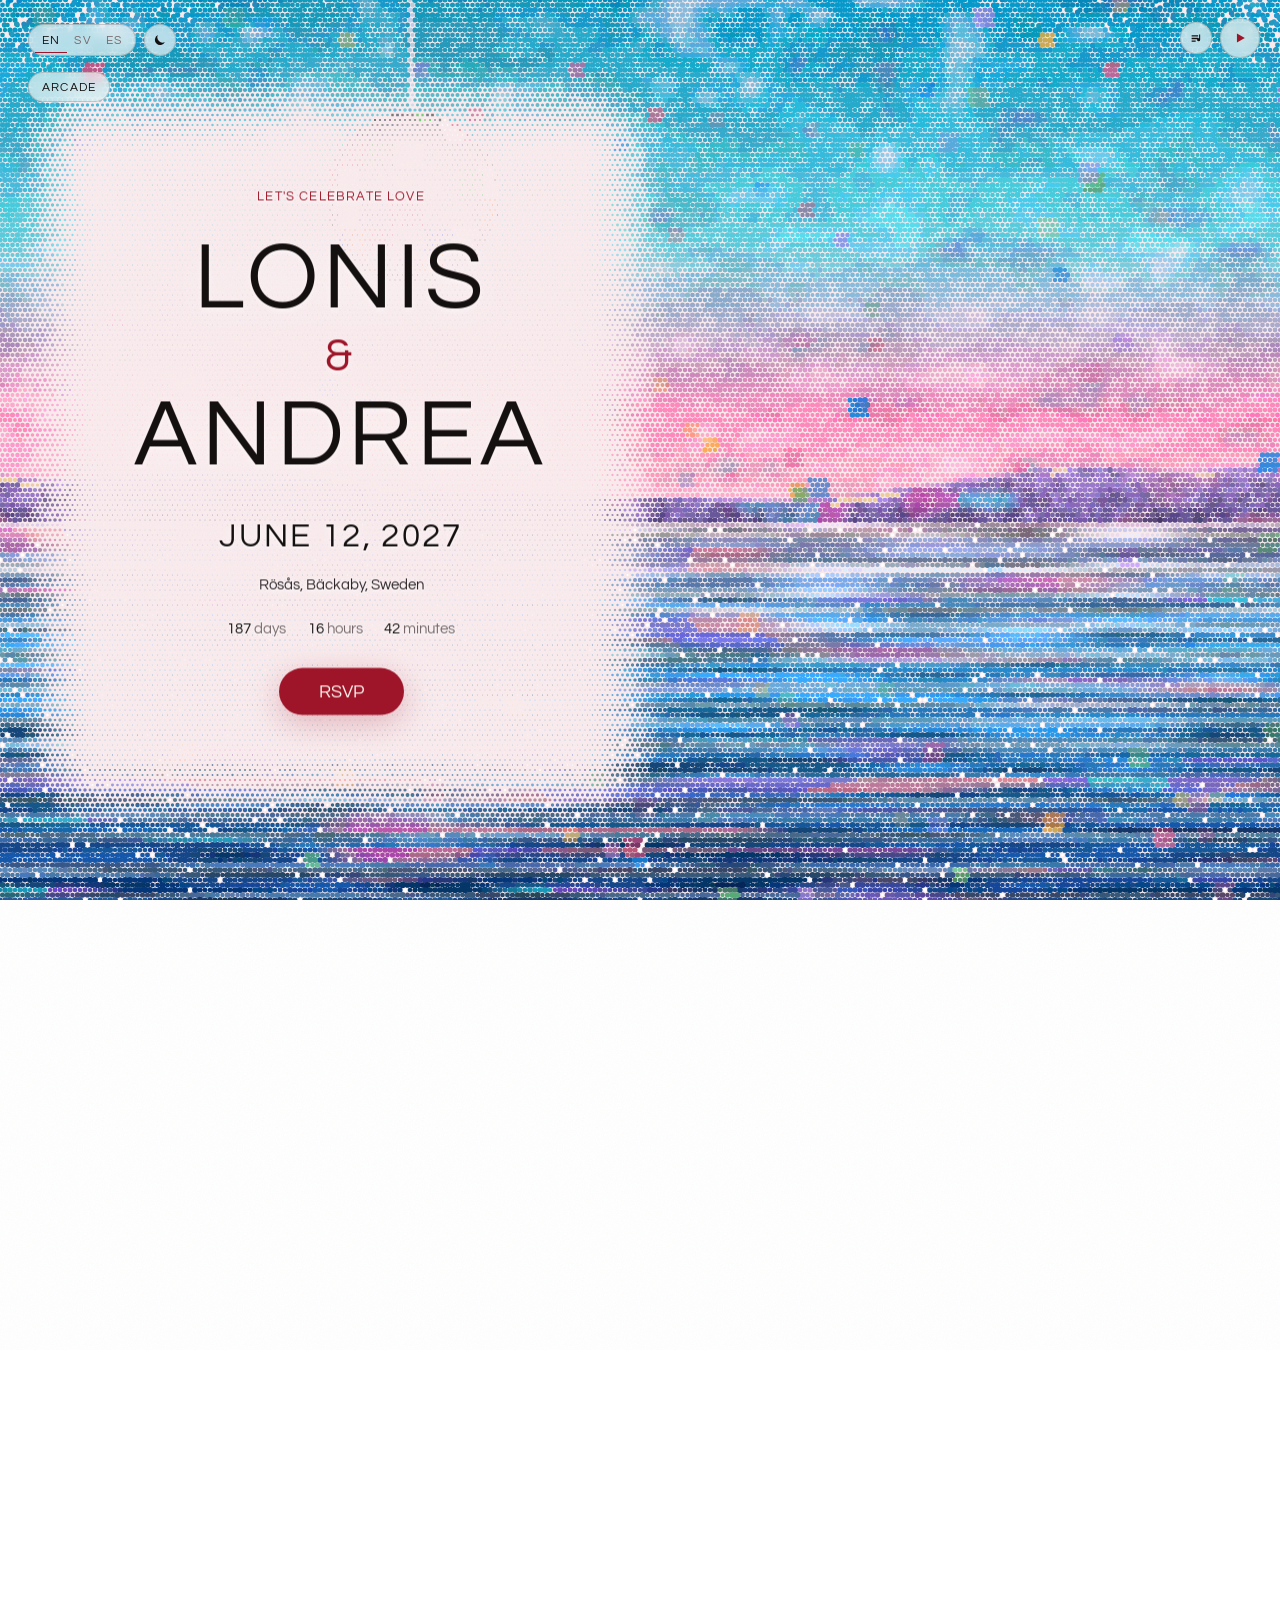
==== commit b7a0d479: "Gift note: closer and easier to read" ====
--- a/index.html
+++ b/index.html
@@ -29,7 +29,7 @@
     if (t === 'light') document.documentElement.classList.add('light');
   })();
 </script>
-<link rel="stylesheet" href="style.css?v=153">
+<link rel="stylesheet" href="style.css?v=154">
 </head>
 <body>
 
--- a/style.css
+++ b/style.css
@@ -987,7 +987,14 @@
 /* ---------- live head count above the RSVP button (form.js) ---------- */
 .headcount{ display: flex; align-items: center; gap: 10px; margin: -4px 0 22px; }
 /* the note under the RSVP button: smaller, a little aside */
-.sec .gifts{ margin: 26px 0 0; max-width: 46ch; font-size: var(--fs-ui); line-height: 1.6; }
+.sec .gifts{
+  margin: -16px 0 0 -14px; padding: 11px 14px 12px; max-width: 48ch;
+  font-size: clamp(15px, 1.3vw, 18px); line-height: 1.6; color: var(--ink);
+  /* a soft frosted backing (white in light mode, night in dark), so it reads over the dots */
+  background: rgba(var(--shade-rgb),.62); border-radius: 16px;
+  -webkit-backdrop-filter: blur(4px); backdrop-filter: blur(4px);
+  text-shadow: none;
+}
 .headcount[hidden]{ display: none; }
 .hc-dot{
   flex: none; width: 8px; height: 8px; border-radius: 50%;
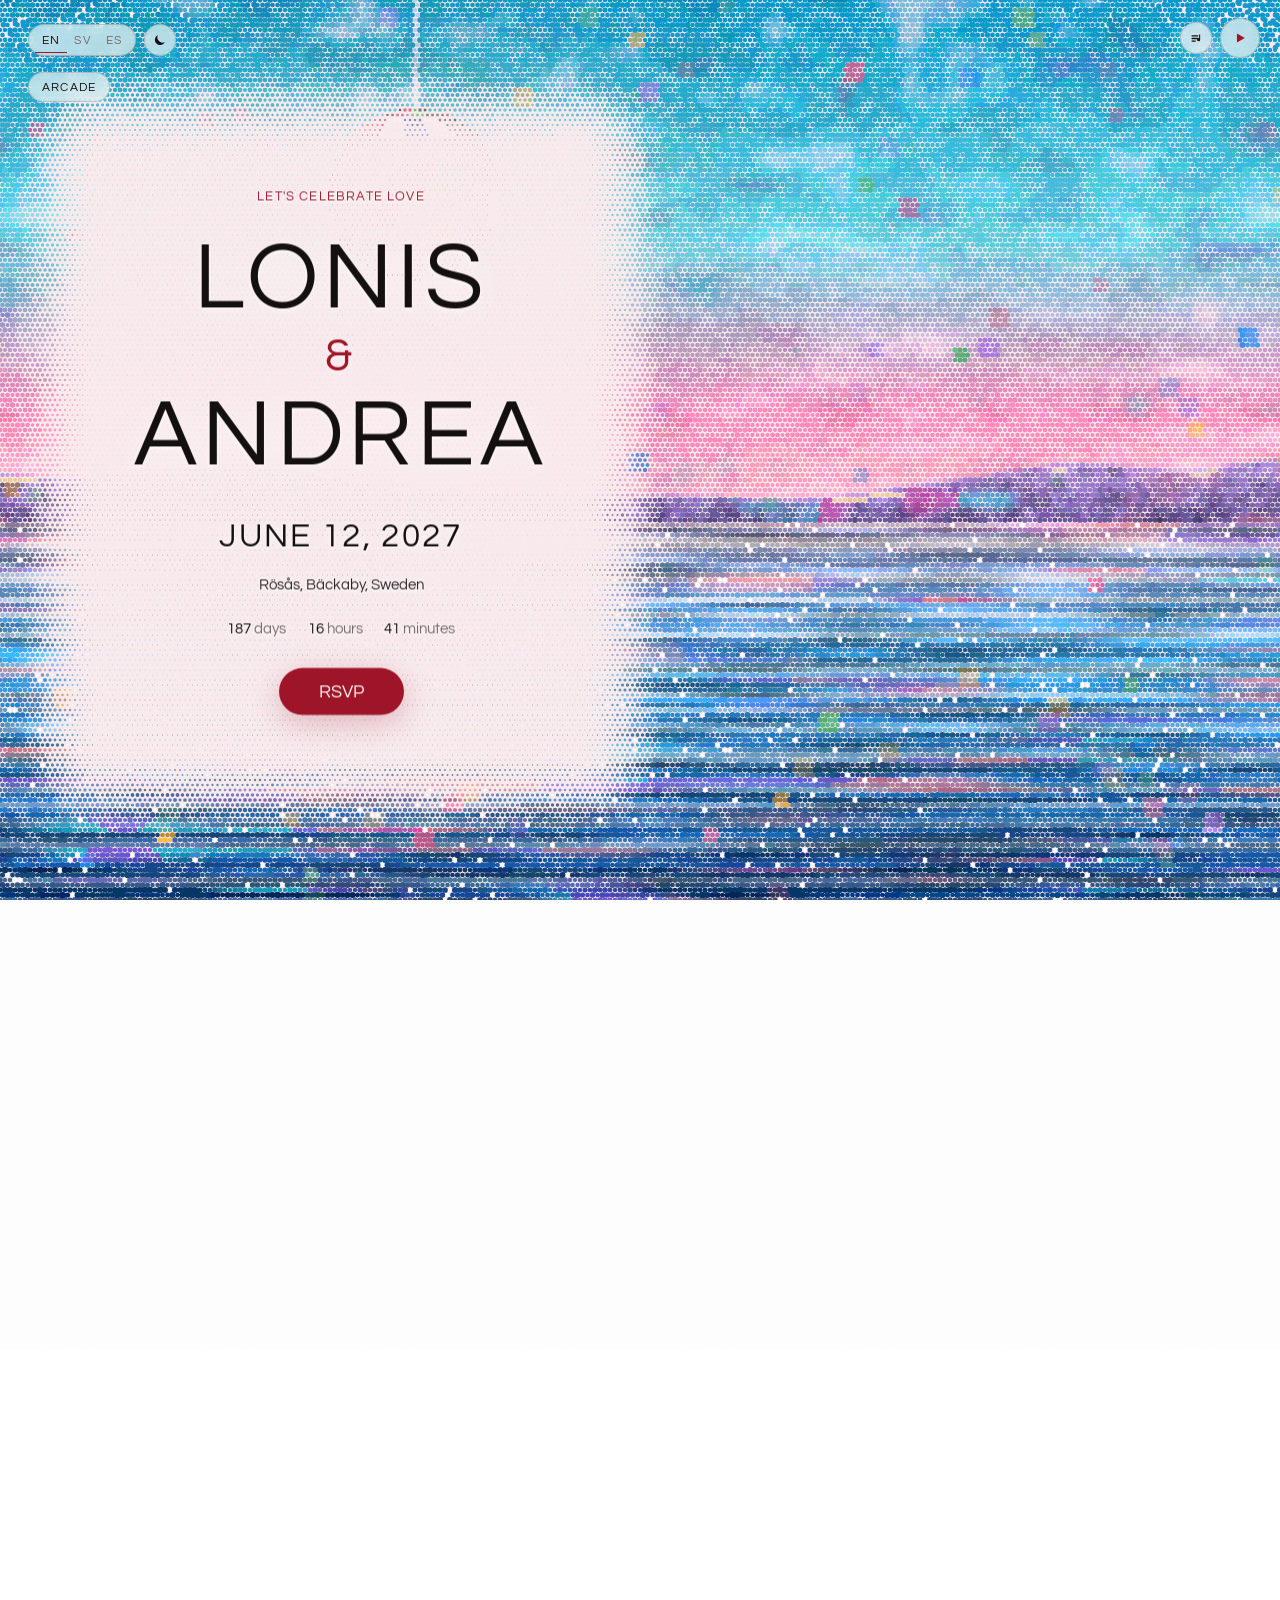
==== commit 17ad88d1: "Arcade: Stockholm, Golden Gate, Roadster, clearer pictures" ====
--- a/index.html
+++ b/index.html
@@ -29,7 +29,7 @@
     if (t === 'light') document.documentElement.classList.add('light');
   })();
 </script>
-<link rel="stylesheet" href="style.css?v=154">
+<link rel="stylesheet" href="style.css?v=158">
 </head>
 <body>
 
--- a/style.css
+++ b/style.css
@@ -988,12 +988,20 @@
 .headcount{ display: flex; align-items: center; gap: 10px; margin: -4px 0 22px; }
 /* the note under the RSVP button: smaller, a little aside */
 .sec .gifts{
-  margin: -16px 0 0 -14px; padding: 11px 14px 12px; max-width: 48ch;
+  position: relative; isolation: isolate;
+  margin: -34px -40px -18px -40px; padding: 30px 40px 32px; max-width: calc(48ch + 80px);
   font-size: clamp(15px, 1.3vw, 18px); line-height: 1.6; color: var(--ink);
-  /* a soft frosted backing (white in light mode, night in dark), so it reads over the dots */
-  background: rgba(var(--shade-rgb),.62); border-radius: 16px;
-  -webkit-backdrop-filter: blur(4px); backdrop-filter: blur(4px);
-  text-shadow: none;
+  text-shadow: 0 0 6px rgba(var(--shade-rgb),.9);
+}
+/* behind the words, a soft rectangle of light (white in light mode, night in dark): solid in the
+   middle, its edges feathered away to nothing */
+.sec .gifts::before{
+  content: ""; position: absolute; inset: 0; z-index: -1;
+  background: rgba(var(--shade-rgb),.86);
+  -webkit-mask-image: linear-gradient(to right, transparent, #000 34px, #000 calc(100% - 34px), transparent), linear-gradient(to bottom, transparent, #000 26px, #000 calc(100% - 26px), transparent);
+  -webkit-mask-composite: source-in;
+  mask-image: linear-gradient(to right, transparent, #000 34px, #000 calc(100% - 34px), transparent), linear-gradient(to bottom, transparent, #000 26px, #000 calc(100% - 26px), transparent);
+  mask-composite: intersect;
 }
 .headcount[hidden]{ display: none; }
 .hc-dot{
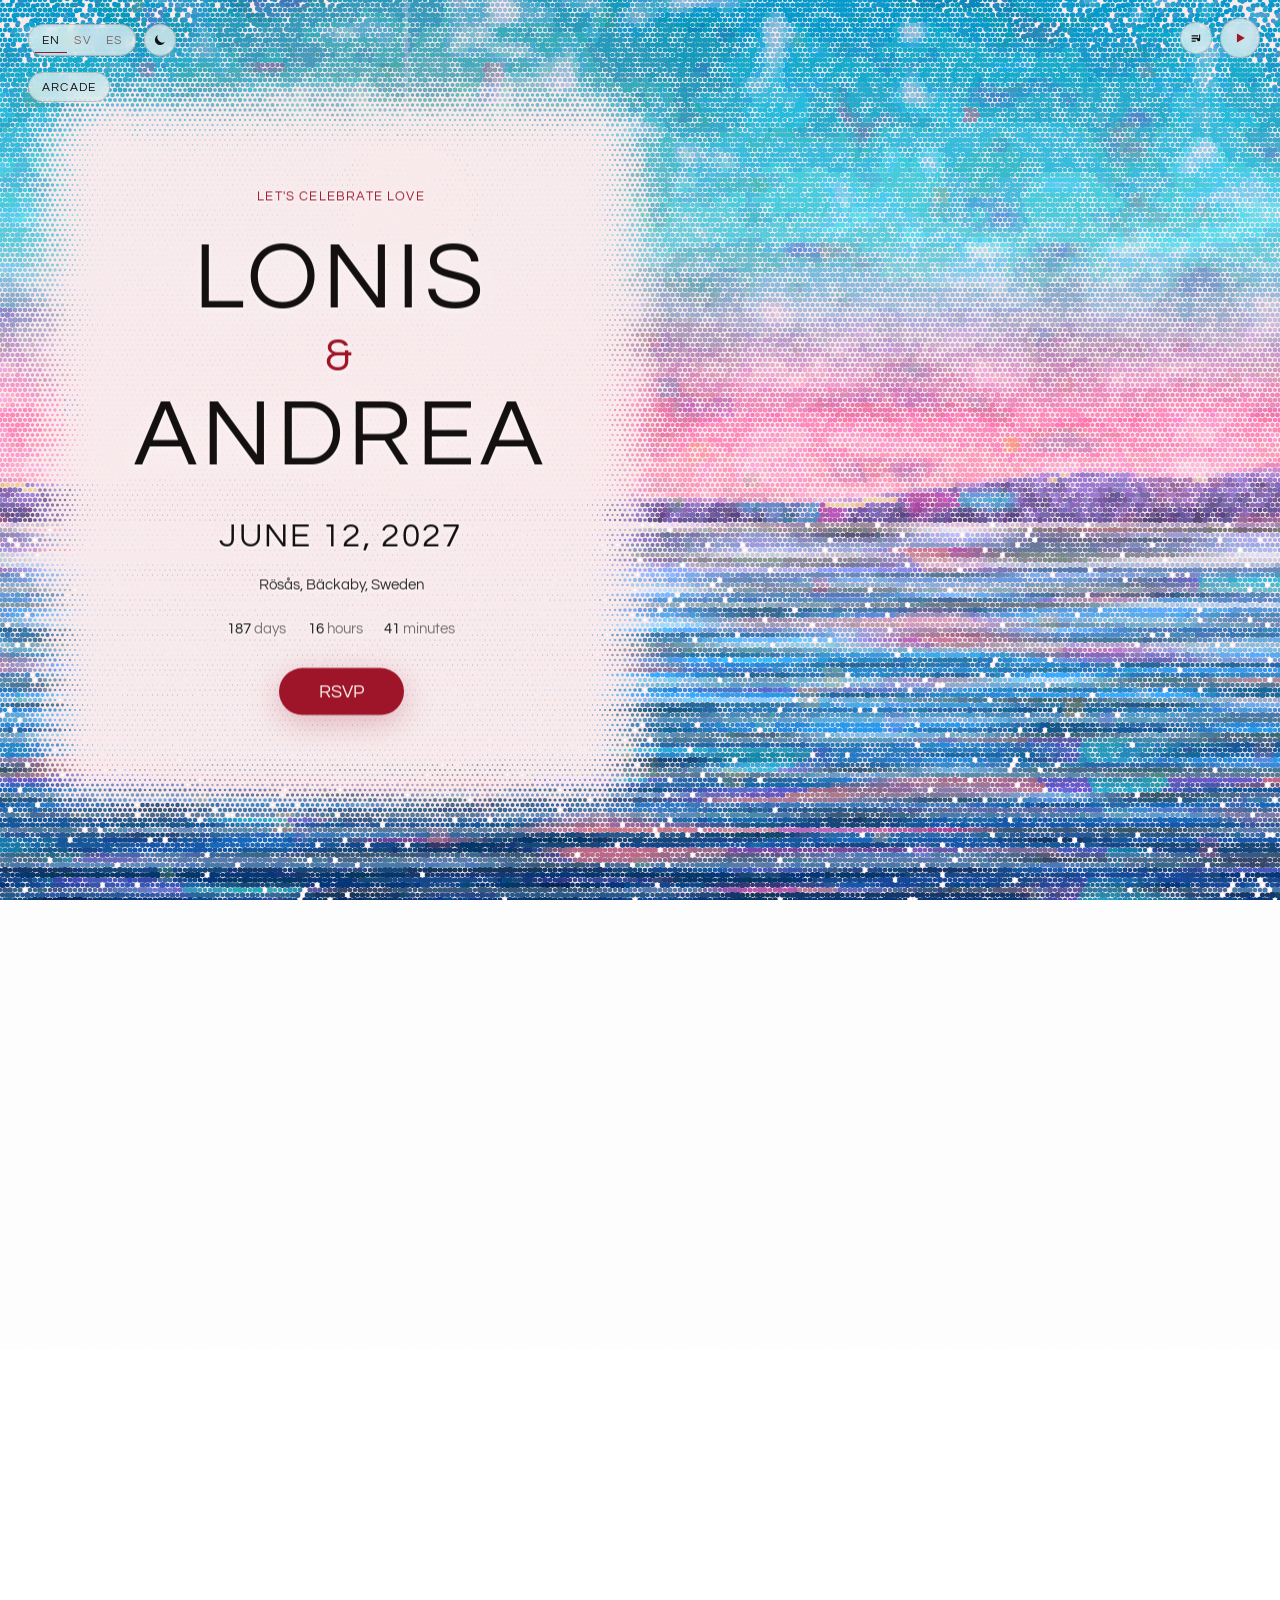
==== commit dfa60f0b: "Swedish story wording" ====
--- a/index.html
+++ b/index.html
@@ -499,7 +499,7 @@
   <div class="g-inner"></div>
 </dialog>
 
-<script src="i18n.js?v=41"></script>
+<script src="i18n.js?v=42"></script>
 <script src="theme.js?v=1"></script>
 <script src="photo.js?v=1"></script>
 <script src="photo-light.js?v=4"></script>
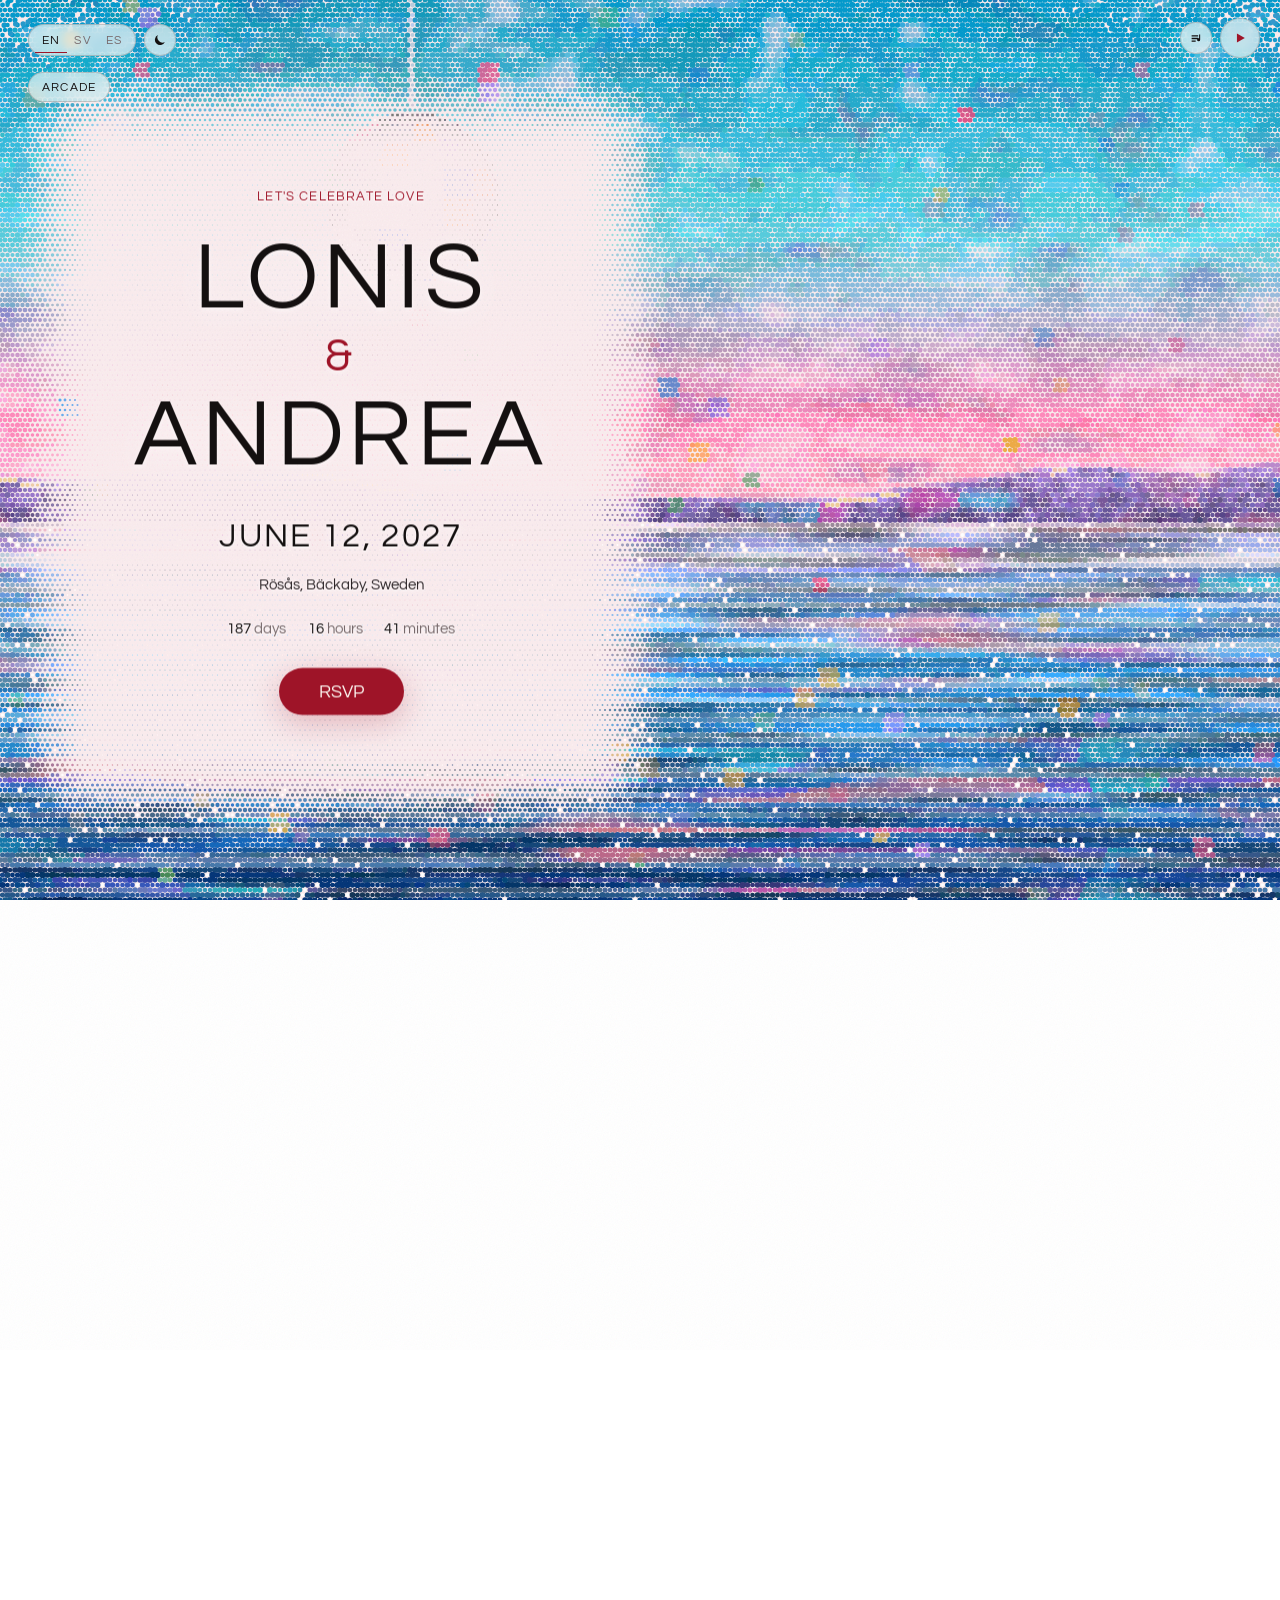
==== commit 8f6ba253: "Arcade in Swedish and Spanish; smoother city changes" ====
--- a/index.html
+++ b/index.html
@@ -51,7 +51,7 @@
   </button>
   <!-- and under them, the arcade (it lights up once all 15 photos are found, gallery.js) -->
   <span class="corner-br" aria-hidden="true"></span>
-  <a class="arcade-pill" id="arcade-btn" href="arcade/" aria-label="The Bebs Arcade" data-i18n-attr="aria-label:arcade.label">Arcade</a>
+  <a class="arcade-pill" id="arcade-btn" href="arcade/" aria-label="The Bebs Arcade" data-i18n-attr="aria-label:arcade.label"><span data-i18n="arcade.pill">Arcade</span></a>
 </div>
 
 <!-- Music: a play/pause button and a small list of songs to choose from. Plays through the
@@ -499,7 +499,7 @@
   <div class="g-inner"></div>
 </dialog>
 
-<script src="i18n.js?v=42"></script>
+<script src="i18n.js?v=43"></script>
 <script src="theme.js?v=1"></script>
 <script src="photo.js?v=1"></script>
 <script src="photo-light.js?v=4"></script>
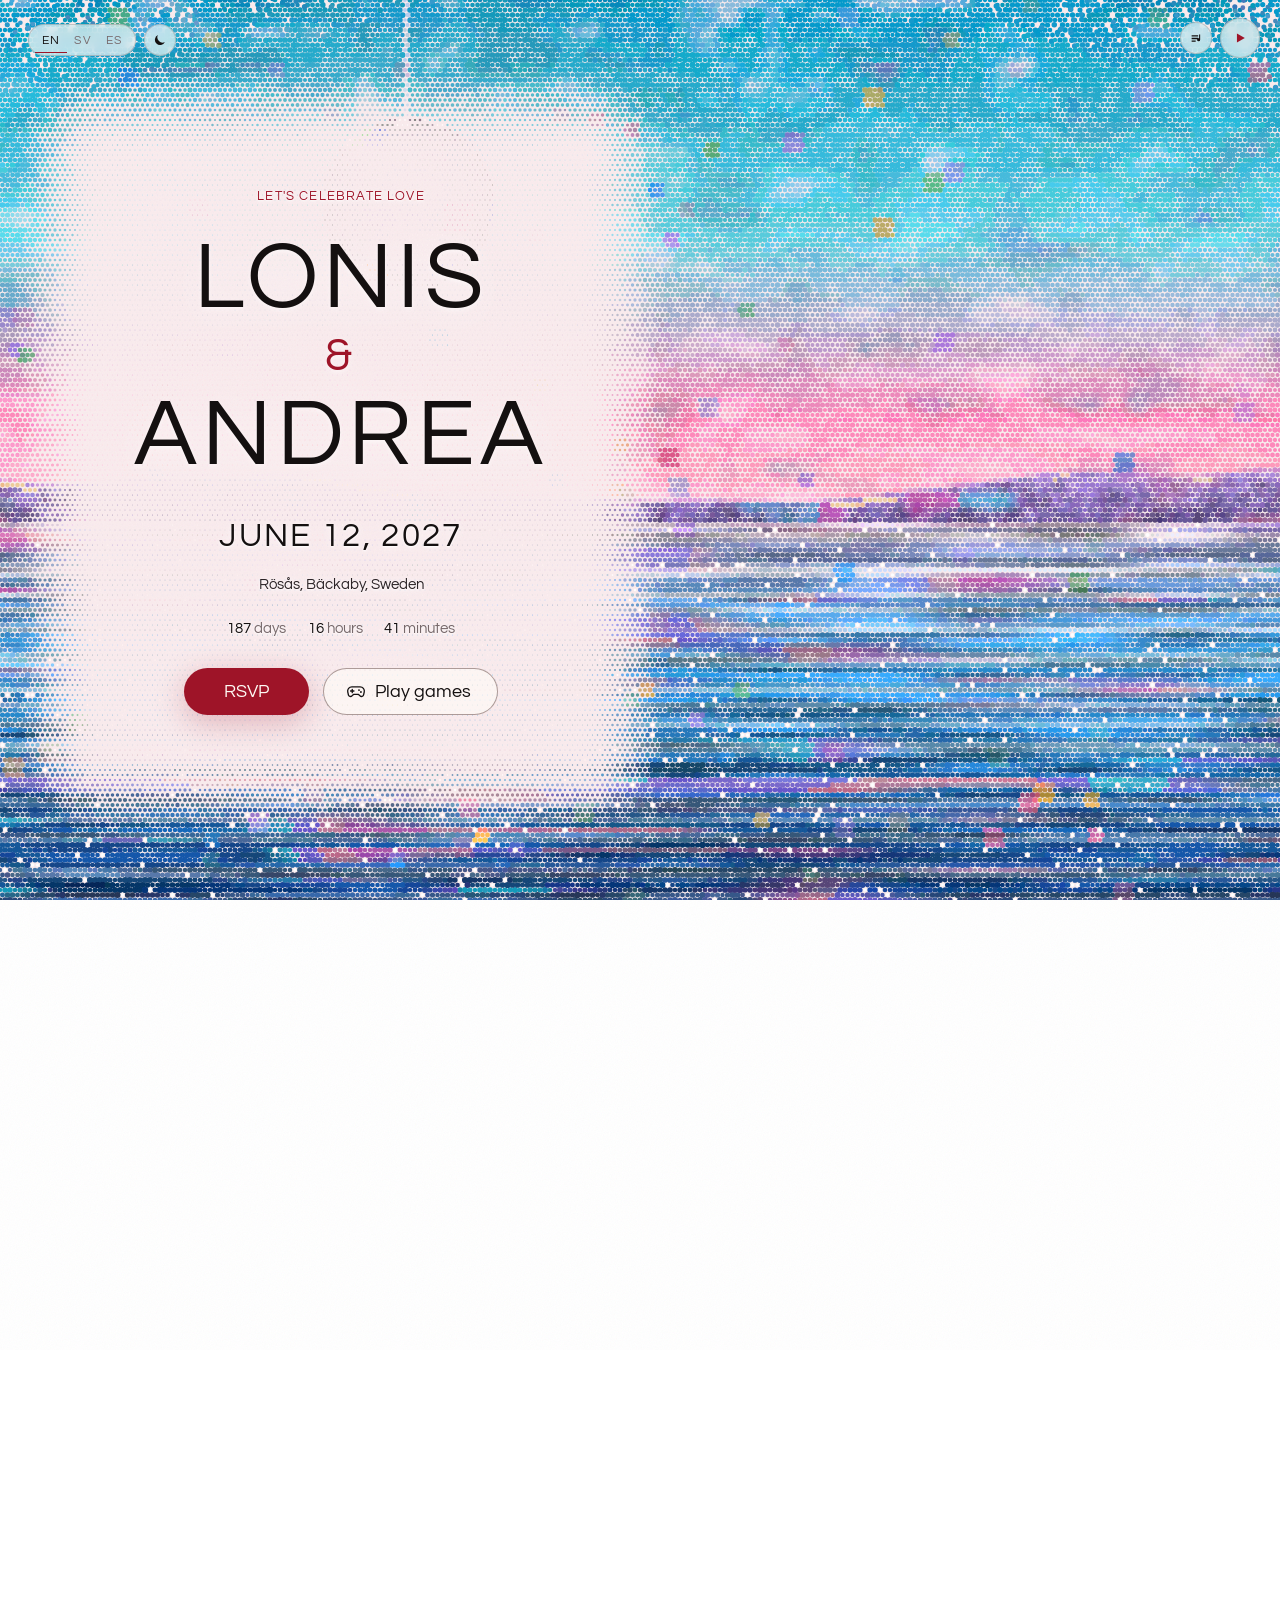
==== commit 5babf83c: "Play games button beside RSVP and after a yes" ====
--- a/index.html
+++ b/index.html
@@ -29,7 +29,7 @@
     if (t === 'light') document.documentElement.classList.add('light');
   })();
 </script>
-<link rel="stylesheet" href="style.css?v=158">
+<link rel="stylesheet" href="style.css?v=159">
 </head>
 <body>
 
@@ -49,9 +49,6 @@
     <svg class="i-sun" viewBox="0 0 16 16" width="15" height="15" aria-hidden="true"><circle cx="8" cy="8" r="3.2" fill="currentColor"/><path d="M8 .9v2.2M8 12.9v2.2M.9 8h2.2M12.9 8h2.2M3 3l1.5 1.5M11.5 11.5L13 13M13 3l-1.5 1.5M4.5 11.5L3 13" stroke="currentColor" stroke-width="1.4" stroke-linecap="round"/></svg>
     <svg class="i-moon" viewBox="0 0 16 16" width="14" height="14" aria-hidden="true"><path d="M13.6 10.4A6 6 0 0 1 5.6 2.4a6 6 0 1 0 8 8z" fill="currentColor"/></svg>
   </button>
-  <!-- and under them, the arcade (it lights up once all 15 photos are found, gallery.js) -->
-  <span class="corner-br" aria-hidden="true"></span>
-  <a class="arcade-pill" id="arcade-btn" href="arcade/" aria-label="The Bebs Arcade" data-i18n-attr="aria-label:arcade.label"><span data-i18n="arcade.pill">Arcade</span></a>
 </div>
 
 <!-- Music: a play/pause button and a small list of songs to choose from. Plays through the
@@ -95,7 +92,11 @@
       <p class="hero-date"><time datetime="2027-06-12" data-i18n="hero.date">June 12, 2027</time></p>
       <p class="hero-place" data-i18n="hero.place">Rösås, Bäckaby, Sweden</p>
       <p class="countdown" id="countdown" aria-live="off"></p>
-      <button class="rsvp-open" type="button" aria-haspopup="dialog" aria-controls="rsvp" data-i18n="rsvp.button">RSVP</button>
+      <!-- RSVP, and beside it the way into the arcade (it lights up once all 15 photos are found, gallery.js) -->
+      <div class="hero-btns">
+        <button class="rsvp-open" type="button" aria-haspopup="dialog" aria-controls="rsvp" data-i18n="rsvp.button">RSVP</button>
+        <a class="games-btn" id="arcade-btn" href="arcade/" data-track="Opened: Arcade from the top"><svg class="pad" viewBox="0 0 24 24" width="20" height="20" aria-hidden="true"><path d="M7 7h10a5 5 0 0 1 4.9 6l-.8 3.6a2.5 2.5 0 0 1-4.3 1.2L14.6 16H9.4l-2.2 1.8a2.5 2.5 0 0 1-4.3-1.2L2.1 13A5 5 0 0 1 7 7z" fill="none" stroke="currentColor" stroke-width="1.6" stroke-linejoin="round"/><path d="M7.5 10v4M5.5 12h4" stroke="currentColor" stroke-width="1.6" stroke-linecap="round"/><circle cx="15.6" cy="10.9" r="1.1" fill="currentColor"/><circle cx="17.9" cy="13.2" r="1.1" fill="currentColor"/></svg><span data-i18n="arcade.play">Play games</span></a>
+      </div>
     </div>
   </section>
 
@@ -478,6 +479,8 @@
         </div>
       </details>
       <p class="done-note" data-i18n="done.yesNote">Stay tuned for updates by email or text</p>
+      <!-- and something to do until then: the arcade -->
+      <a class="pill games-pill" href="arcade/" data-track="Opened: Arcade after RSVP"><svg class="pad" viewBox="0 0 24 24" width="20" height="20" aria-hidden="true"><path d="M7 7h10a5 5 0 0 1 4.9 6l-.8 3.6a2.5 2.5 0 0 1-4.3 1.2L14.6 16H9.4l-2.2 1.8a2.5 2.5 0 0 1-4.3-1.2L2.1 13A5 5 0 0 1 7 7z" fill="none" stroke="currentColor" stroke-width="1.6" stroke-linejoin="round"/><path d="M7.5 10v4M5.5 12h4" stroke="currentColor" stroke-width="1.6" stroke-linecap="round"/><circle cx="15.6" cy="10.9" r="1.1" fill="currentColor"/><circle cx="17.9" cy="13.2" r="1.1" fill="currentColor"/></svg><span data-i18n="arcade.wait">Play while you wait</span></a>
     </div>
     <div class="rsvp-done rsvp-no" hidden>
       <canvas class="sad" aria-hidden="true"></canvas>
@@ -499,19 +502,19 @@
   <div class="g-inner"></div>
 </dialog>
 
-<script src="i18n.js?v=43"></script>
+<script src="i18n.js?v=44"></script>
 <script src="theme.js?v=1"></script>
 <script src="photo.js?v=1"></script>
 <script src="photo-light.js?v=4"></script>
-<script src="art.js?v=117"></script>
-<script src="track.js?v=4"></script>
+<script src="art.js?v=118"></script>
+<script src="track.js?v=5"></script>
 <script src="form.js?v=14"></script>
 <script src="countdown.js?v=3"></script>
 <script src="story.js?v=8"></script>
 <script src="storyphotos.js?v=7"></script>
 <script src="flip.js?v=12"></script>
 <script src="lightbox.js?v=8"></script>
-<script src="gallery.js?v=10"></script>
+<script src="gallery.js?v=11"></script>
 <script src="calendar.js?v=4"></script>
 <script src="layout.js?v=5"></script>
 <script src="dancephoto.js?v=3"></script>
--- a/style.css
+++ b/style.css
@@ -108,24 +108,6 @@
   border-bottom: 1px solid transparent;
 }
 .lang button:hover{ color: var(--ink); }
-/* under the languages: the way into the arcade, a word pill like theirs */
-.corner{ flex-wrap: wrap; }
-.corner-br{ flex-basis: 100%; height: 0; }
-.arcade-pill{
-  padding: 8px 13px 7px;
-  font-family: var(--font); font-size: 12px; letter-spacing: .10em; text-transform: uppercase;
-  color: var(--ink); text-decoration: none;
-  background: rgba(var(--chip-rgb),.62);
-  border: 1px solid rgba(var(--line-rgb),.3); border-radius: 999px;
-  -webkit-backdrop-filter: blur(6px); backdrop-filter: blur(6px);
-  transition: background .2s, border-color .2s;
-}
-.arcade-pill:hover{ background: rgba(var(--hover-rgb),.8); border-color: var(--accent); }
-.arcade-pill:focus-visible{ outline: 1px solid var(--accent); outline-offset: 2px; }
-/* it lights up once someone has found all 15 photos */
-.arcade-pill.is-lit{ border-color: var(--accent); box-shadow: 0 0 0 2px rgba(var(--accent-rgb),.25), 0 0 16px rgba(var(--accent-rgb),.7); animation: arcade-glow 2.4s ease-in-out infinite; }
-@keyframes arcade-glow{ 50%{ box-shadow: 0 0 0 3px rgba(var(--accent-rgb),.35), 0 0 26px rgba(var(--accent-rgb),.95); } }
-@media (prefers-reduced-motion: reduce){ .arcade-pill.is-lit{ animation: none; } }
 .lang button[aria-pressed="true"]{ color: var(--ink); border-bottom-color: var(--accent); }
 .lang button:focus-visible{ outline: 1px solid var(--accent); outline-offset: 2px; }
 
@@ -770,6 +752,36 @@
 }
 
 .hero .rsvp-open{ margin: 0; }
+
+/* RSVP and, beside it, the way into the arcade: the same height, but outlined and quieter
+   (side by side, or one under the other on a narrow phone) */
+.hero-btns{ display: flex; flex-wrap: wrap; justify-content: center; align-items: stretch; gap: 12px 14px; }
+.games-btn{
+  display: inline-flex; align-items: center; justify-content: center; gap: 9px;
+  min-height: 44px;
+  padding: 0 26px 0 22px;
+  font: inherit; font-size: 18px;
+  color: var(--ink); text-decoration: none;
+  background: rgba(var(--chip-rgb),.62);
+  border: 1px solid rgba(var(--line-rgb),.6);
+  border-radius: 999px;
+  -webkit-backdrop-filter: blur(6px); backdrop-filter: blur(6px);
+  transition: transform .15s, background .2s, border-color .2s, box-shadow .2s;
+}
+.games-btn .pad{ flex: none; }
+.games-btn:hover{ background: rgba(var(--hover-rgb),.8); border-color: var(--accent); color: var(--ink); }
+.games-btn:active{ transform: translateY(1px); }
+.games-btn:focus-visible{ outline: 2px solid var(--accent); outline-offset: 3px; }
+/* it lights up once someone has found all 15 photos */
+.games-btn.is-lit{ border-color: var(--accent); box-shadow: 0 0 0 2px rgba(var(--accent-rgb),.25), 0 0 16px rgba(var(--accent-rgb),.7); animation: arcade-glow 2.4s ease-in-out infinite; }
+@keyframes arcade-glow{ 50%{ box-shadow: 0 0 0 3px rgba(var(--accent-rgb),.35), 0 0 26px rgba(var(--accent-rgb),.95); } }
+@media (prefers-reduced-motion: reduce){ .games-btn.is-lit{ animation: none; } .games-btn:active{ transform: none; } }
+/* narrow phones: a little less padding, so the two still fit side by side in every language */
+@media (max-width: 400px){
+  .hero-btns{ gap: 12px 10px; }
+  .hero .rsvp-open{ padding-left: 30px; padding-right: 30px; }
+  .games-btn{ padding: 0 20px 0 17px; gap: 8px; }
+}
 
 /* wide screens: the whole group centred in the dark space left of the photo
    (art.js measures that space and sets --dark-w) */
@@ -1103,6 +1115,9 @@
   background: var(--accent); color: var(--on-accent); border-color: transparent; font-weight: 400; }
 .cal-pill:hover, .cal-yes[open] > .cal-pill{ background: var(--accent-hover); color: var(--on-accent); border-color: transparent; }
 .cal-yes .cal-menu{ position: static; margin: 10px auto 0; width: max-content; min-width: 210px; text-align: left; box-shadow: none; }
+/* under it all, something to do until then: the arcade, in the plain pill */
+.games-pill{ display: inline-flex; align-items: center; gap: 8px; margin: 18px auto 0; padding: 9px 20px 9px 16px; }
+.games-pill .pad{ width: 18px; height: 18px; flex: none; }
 
 /* a story card with two sides (flip.js): a small "Turn over" button under the words;
    the card turns around and the back shows photos and a line */
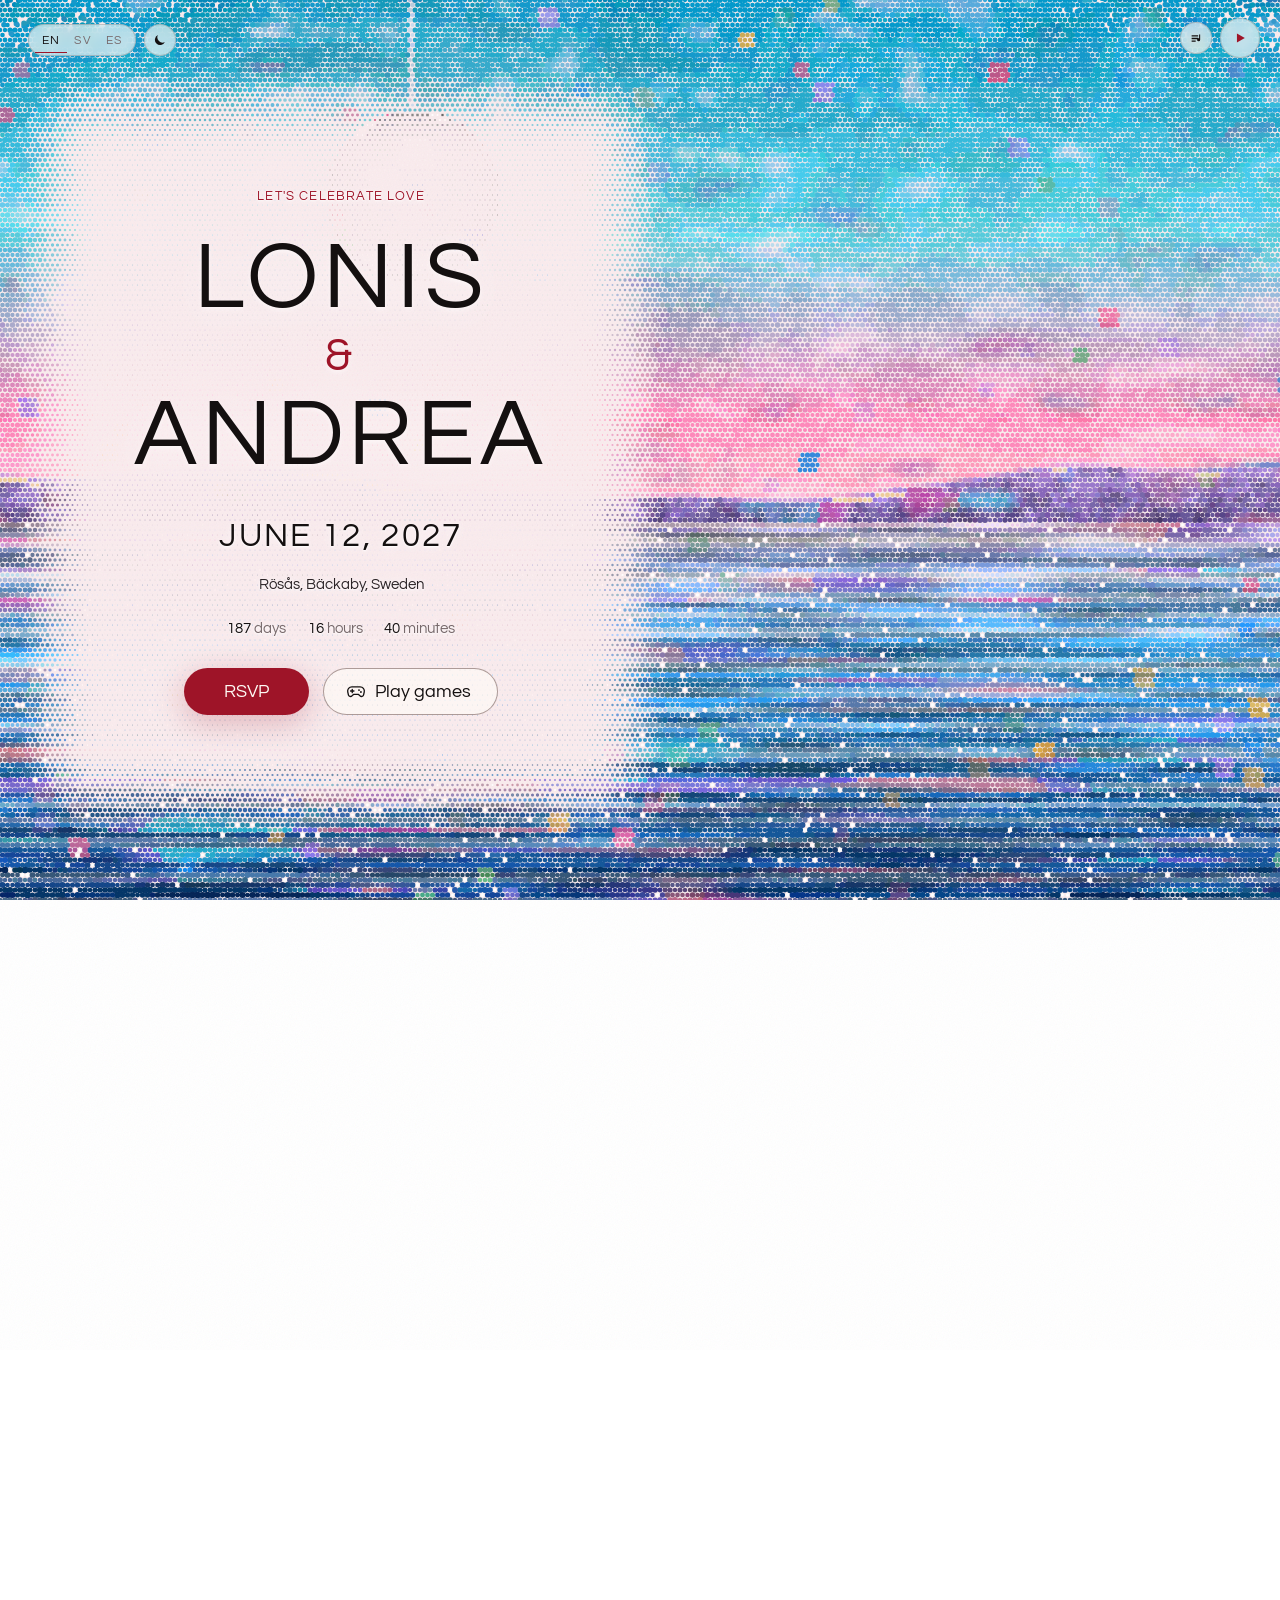
==== commit 69b639b3: "Everyone starts on the full story" ====
--- a/index.html
+++ b/index.html
@@ -510,13 +510,13 @@
 <script src="track.js?v=5"></script>
 <script src="form.js?v=14"></script>
 <script src="countdown.js?v=3"></script>
-<script src="story.js?v=8"></script>
+<script src="story.js?v=9"></script>
 <script src="storyphotos.js?v=7"></script>
 <script src="flip.js?v=12"></script>
 <script src="lightbox.js?v=8"></script>
 <script src="gallery.js?v=11"></script>
 <script src="calendar.js?v=4"></script>
-<script src="layout.js?v=5"></script>
+<script src="layout.js?v=6"></script>
 <script src="dancephoto.js?v=3"></script>
 <script src="sadphoto.js?v=2"></script>
 <script src="partyphoto.js?v=5"></script>
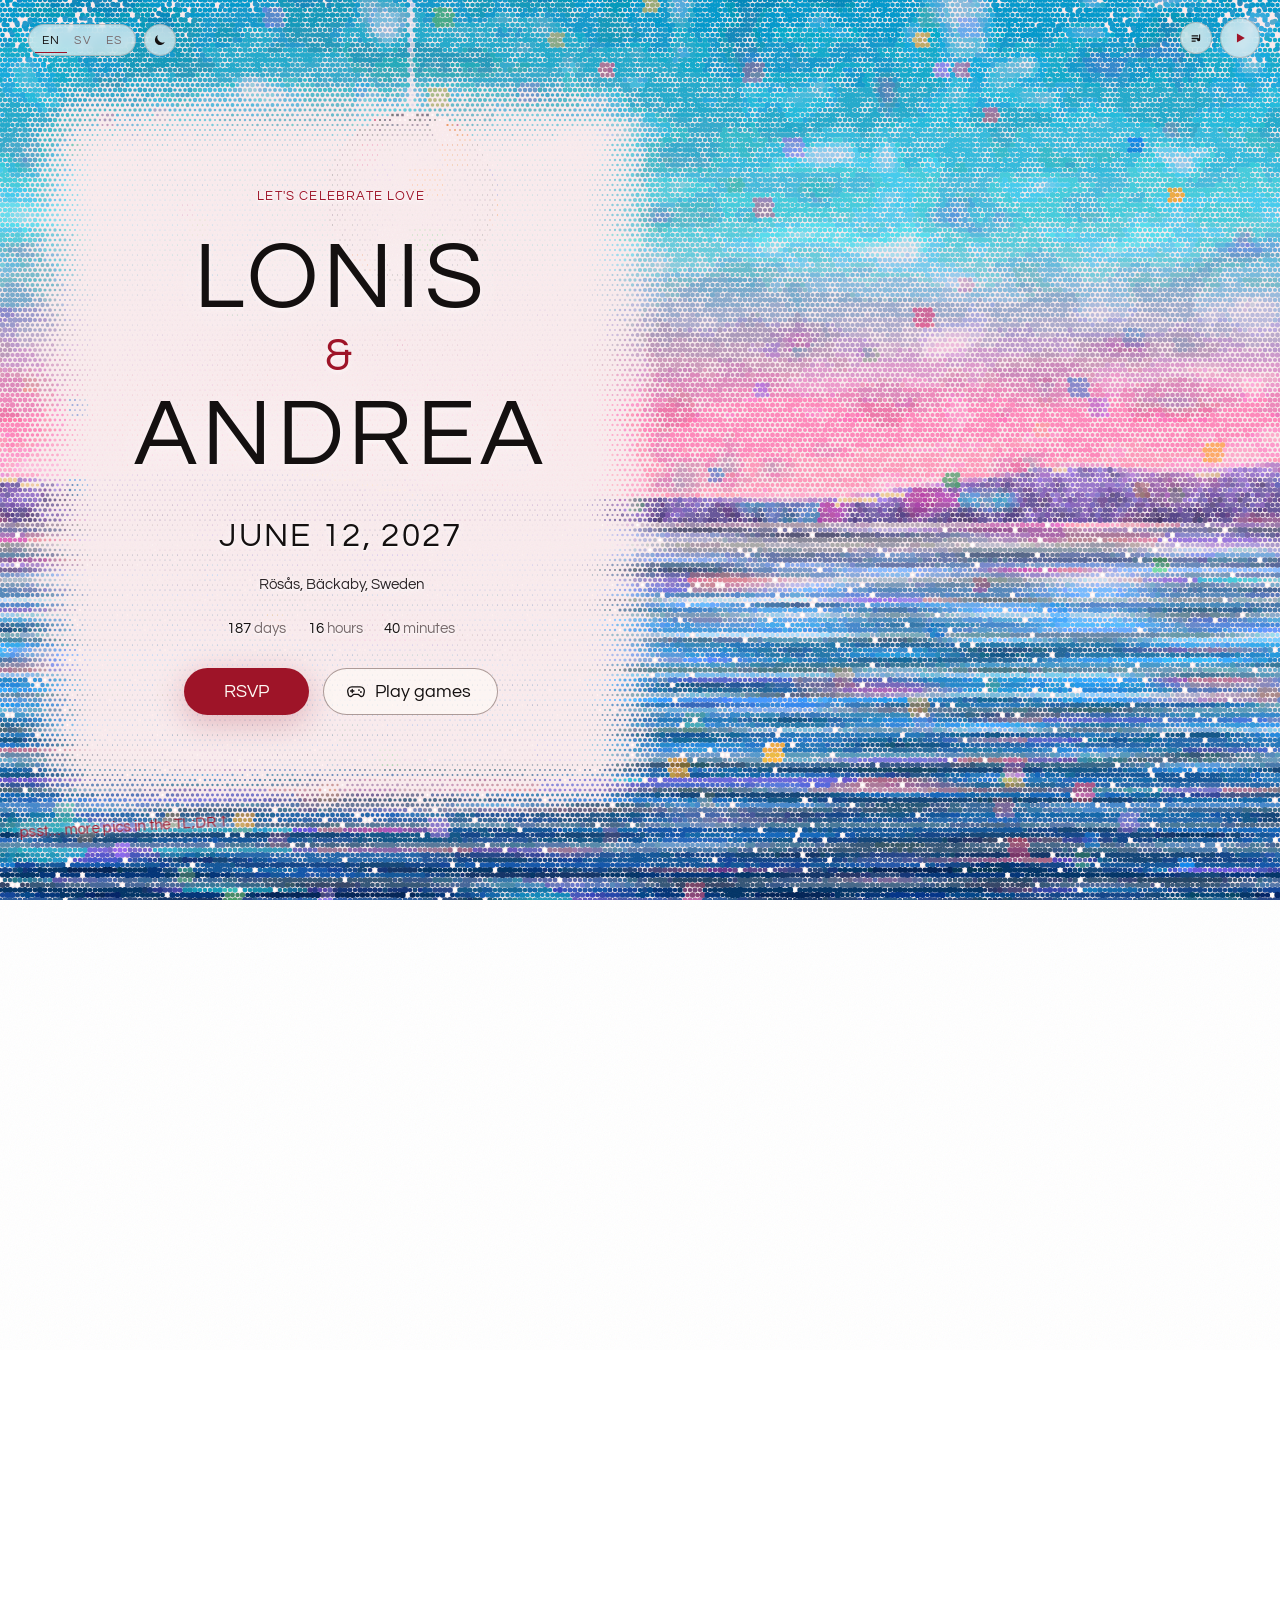
==== commit c7293be5: "Story: more pics here" ====
--- a/index.html
+++ b/index.html
@@ -29,7 +29,7 @@
     if (t === 'light') document.documentElement.classList.add('light');
   })();
 </script>
-<link rel="stylesheet" href="style.css?v=159">
+<link rel="stylesheet" href="style.css?v=160">
 </head>
 <body>
 
@@ -107,9 +107,9 @@
         <h2 data-i18n="story.title">The story of us</h2>
         <span class="nudge-wrap">
           <button class="story-next" id="story-next" type="button" aria-controls="story">TL;DR</button>
-          <!-- a hand-drawn arrow and note pointing at the button, until it's been tapped (story.js) -->
+          <!-- a hand-drawn arrow and note pointing at the button, until it's been tapped (story.js): the TL;DR has more photos on its back -->
           <span class="nudge" aria-hidden="true">
-            <span class="nudge-text"><span class="nudge-click" data-i18n="story.nudgeClick">click me</span><span class="nudge-tap" data-i18n="story.nudgeTap">tap me</span></span>
+            <span class="nudge-text" data-i18n="story.nudge">more pics here!</span>
             <svg viewBox="0 0 64 44" width="64" height="44"><path class="nudge-line" d="M58 6 C 44 2, 26 8, 16 30"/><path class="nudge-head" d="M9 22 L 16 31 L 25 25"/></svg>
           </span>
         </span>
@@ -502,7 +502,7 @@
   <div class="g-inner"></div>
 </dialog>
 
-<script src="i18n.js?v=44"></script>
+<script src="i18n.js?v=45"></script>
 <script src="theme.js?v=1"></script>
 <script src="photo.js?v=1"></script>
 <script src="photo-light.js?v=4"></script>
@@ -510,11 +510,11 @@
 <script src="track.js?v=5"></script>
 <script src="form.js?v=14"></script>
 <script src="countdown.js?v=3"></script>
-<script src="story.js?v=9"></script>
+<script src="story.js?v=10"></script>
 <script src="storyphotos.js?v=7"></script>
 <script src="flip.js?v=12"></script>
 <script src="lightbox.js?v=8"></script>
-<script src="gallery.js?v=11"></script>
+<script src="gallery.js?v=12"></script>
 <script src="calendar.js?v=4"></script>
 <script src="layout.js?v=6"></script>
 <script src="dancephoto.js?v=3"></script>
--- a/style.css
+++ b/style.css
@@ -971,14 +971,12 @@
   margin: -6px 0 0 2px;
   font-size: 13px; letter-spacing: .02em; white-space: nowrap;
   transform: rotate(-7deg);
-  text-shadow: 0 1px 10px rgba(var(--shade-rgb),.9);
+  text-shadow: 0 0 3px rgba(var(--shade-rgb),1), 0 0 6px rgba(var(--shade-rgb),.95), 0 1px 12px rgba(var(--shade-rgb),.9);   /* readable over the sun's dots */
 }
 /* not enough room on the right (narrow phones): the note sits on the left instead */
 .nudge.is-flipped{ left: auto; right: 58%; flex-direction: row-reverse; }
 .nudge.is-flipped svg{ transform: scaleX(-1); }
 .nudge.is-flipped .nudge-text{ margin: -6px 2px 0 0; transform: rotate(7deg); }
-.nudge-tap{ display: none; }
-@media (hover: none){ .nudge-click{ display: none; } .nudge-tap{ display: inline; } }
 .nudge path{ fill: none; stroke: currentColor; stroke-width: 2; stroke-linecap: round; stroke-linejoin: round; }
 .nudge-line{ stroke-dasharray: 60; stroke-dashoffset: 60; }
 .nudge-head{ stroke-dasharray: 26; stroke-dashoffset: 26; }
